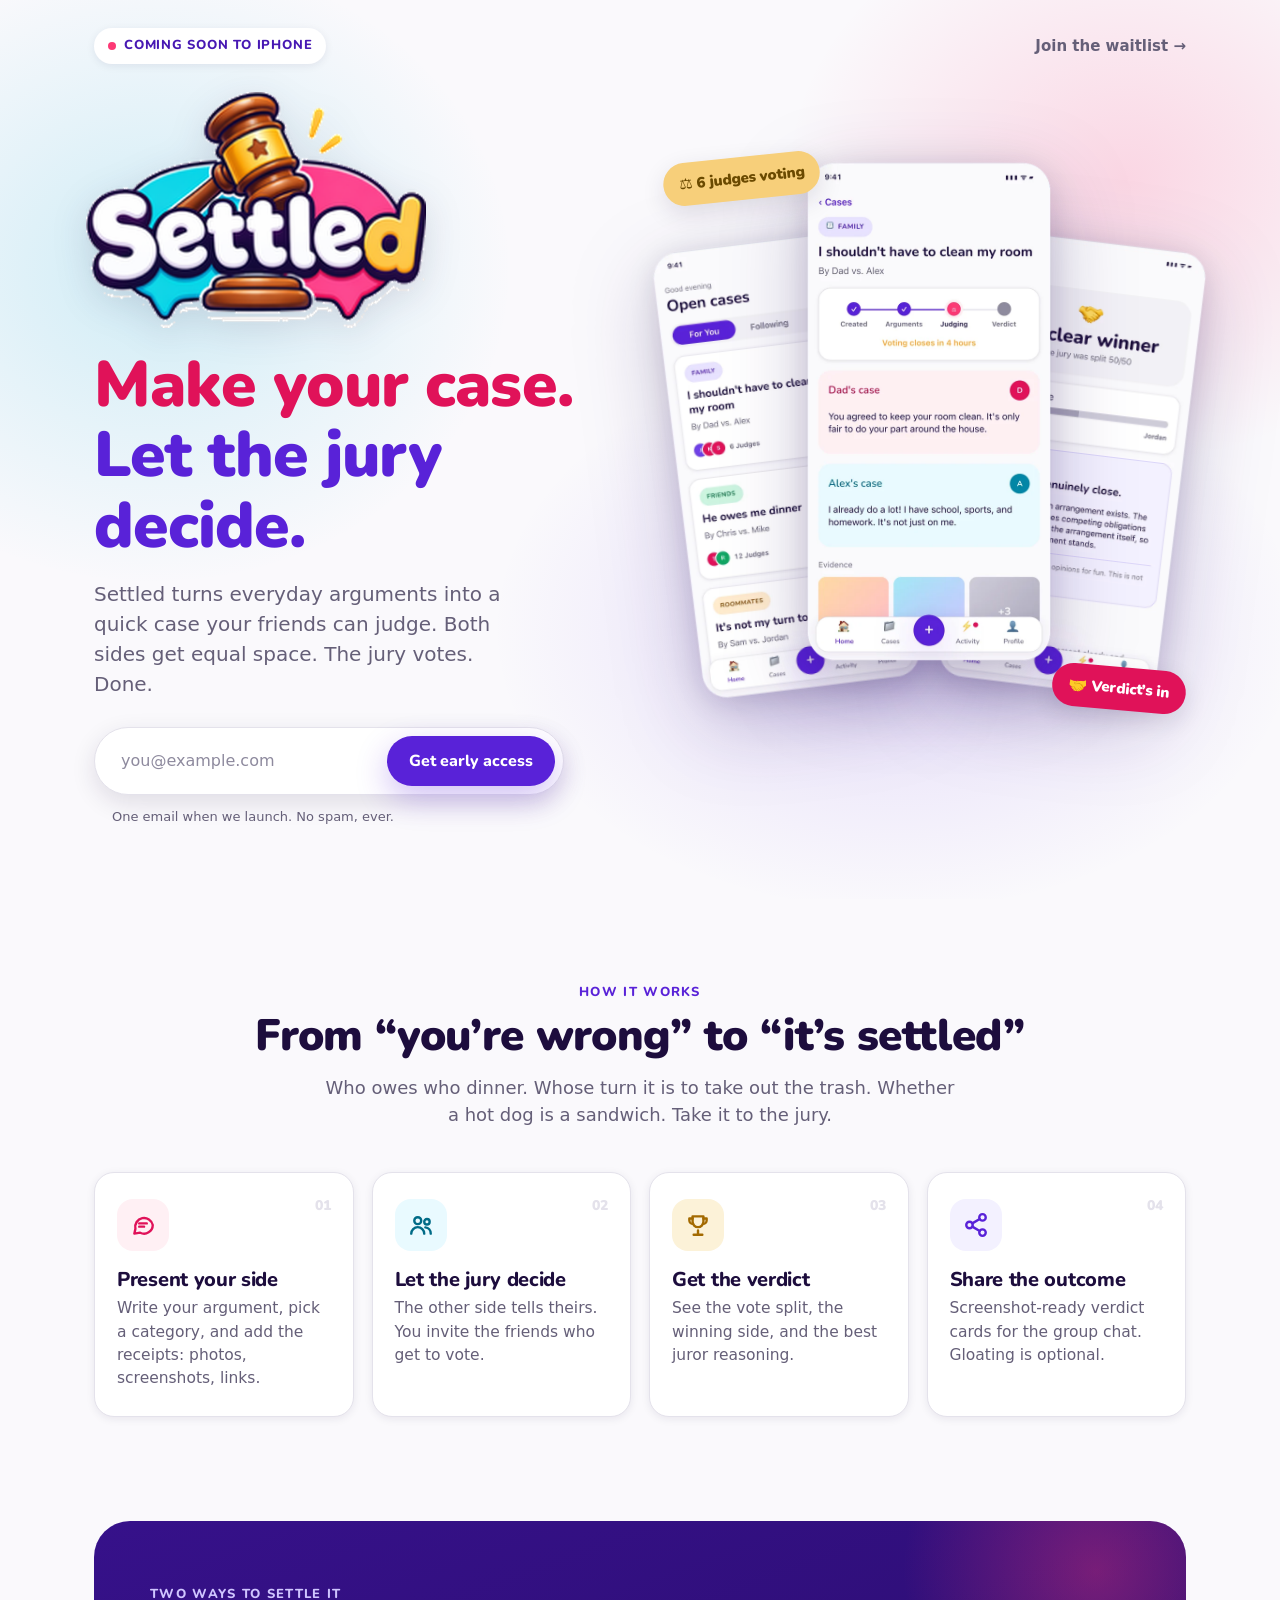
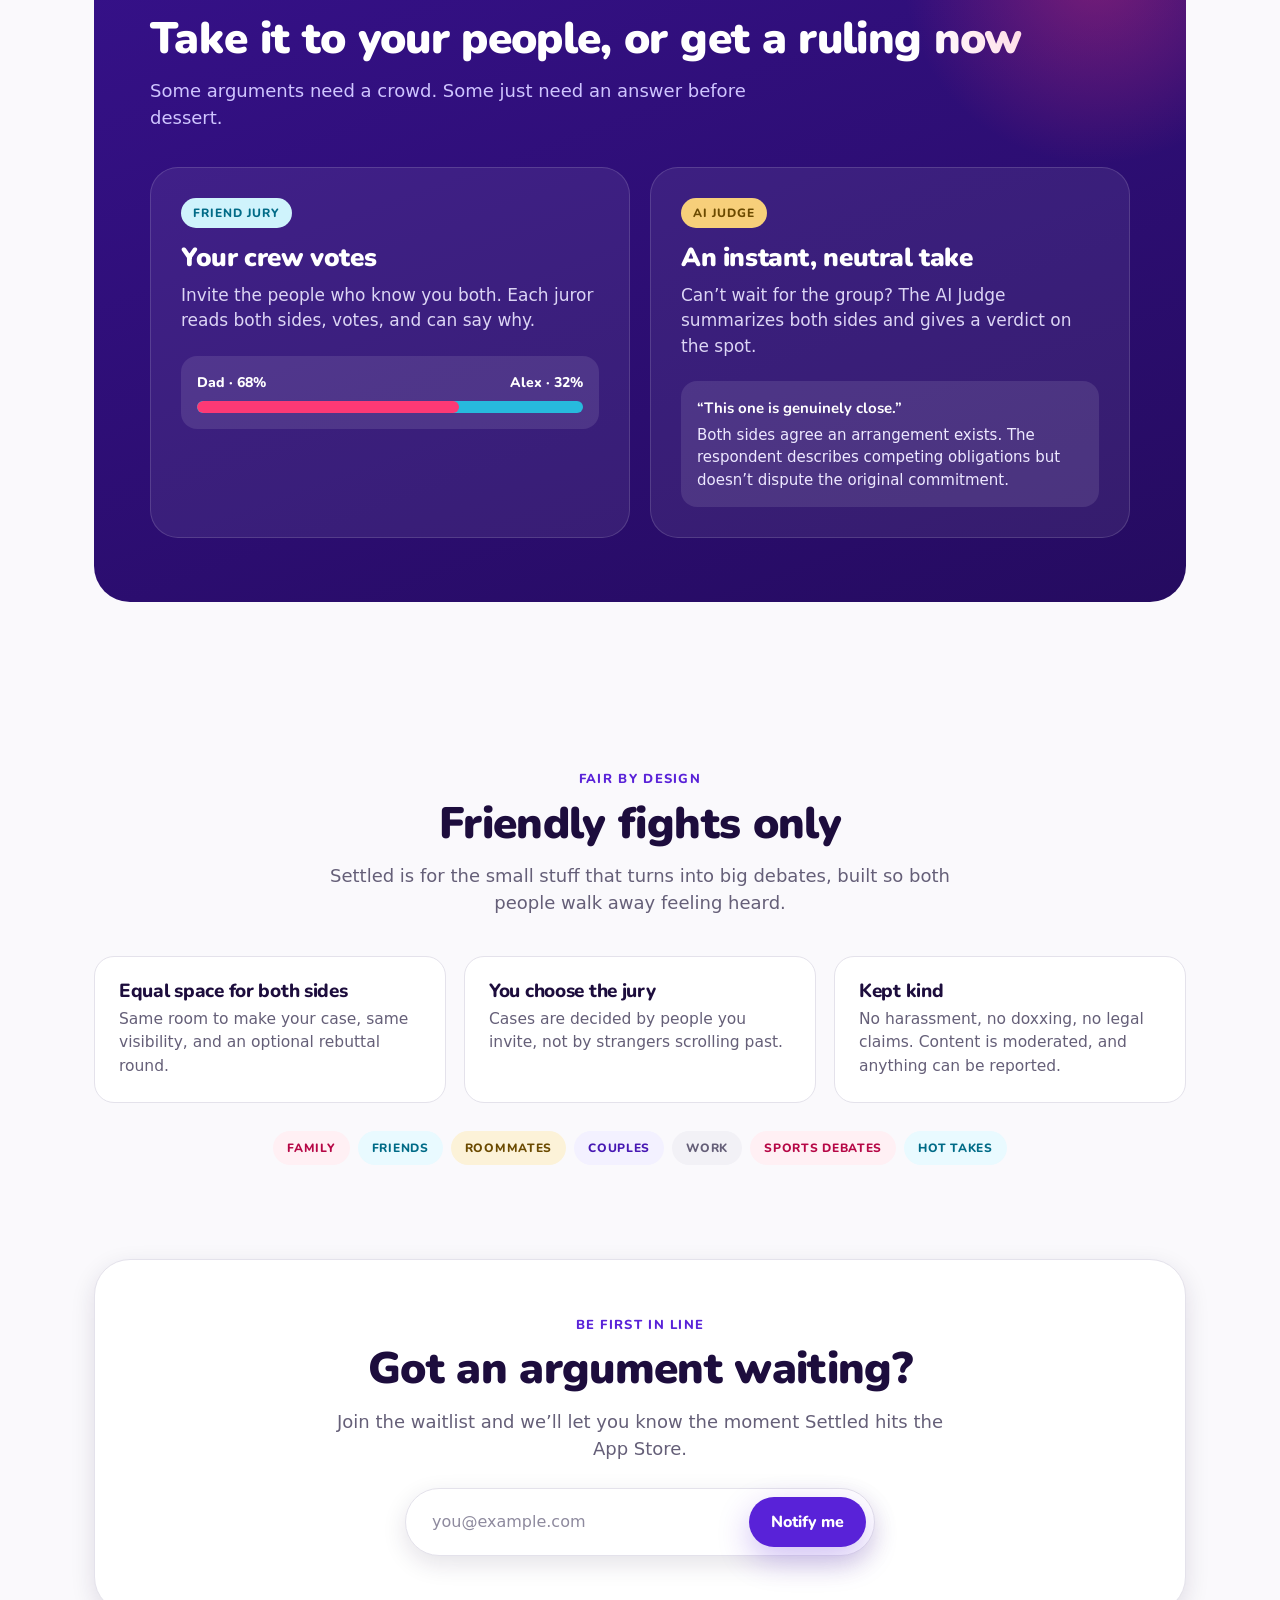
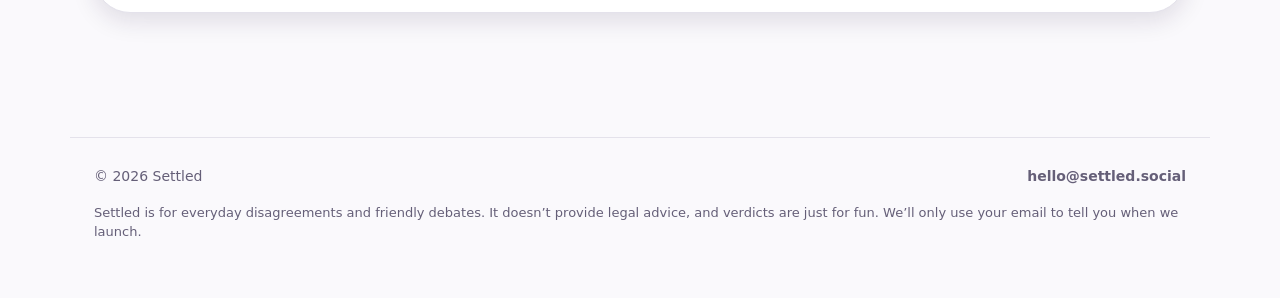
==== index.html @ 87104681 "Coming soon page for settled.social" ====
<!doctype html>
<html lang="en">
<head>
<meta charset="utf-8">
<meta name="viewport" content="width=device-width, initial-scale=1">
<title>Settled — Make your case. Let the jury decide.</title>
<meta name="description" content="Settled turns everyday arguments into a quick case your friends can judge. Both sides get equal space, the jury votes, and the verdict is in. Coming soon to iPhone.">
<link rel="canonical" href="https://settled.social/">
<meta name="theme-color" content="#5922D8">

<meta property="og:type" content="website">
<meta property="og:url" content="https://settled.social/">
<meta property="og:title" content="Settled — Make your case. Let the jury decide.">
<meta property="og:description" content="Everyday arguments, settled by a jury of your friends. Coming soon to iPhone.">
<meta property="og:image" content="https://settled.social/assets/og-image.png">
<meta property="og:image:width" content="1200">
<meta property="og:image:height" content="630">
<meta name="twitter:card" content="summary_large_image">
<meta name="twitter:title" content="Settled — Make your case. Let the jury decide.">
<meta name="twitter:description" content="Everyday arguments, settled by a jury of your friends. Coming soon to iPhone.">
<meta name="twitter:image" content="https://settled.social/assets/og-image.png">

<link rel="icon" type="image/svg+xml" href="/assets/favicon.svg">
<link rel="icon" type="image/png" sizes="32x32" href="/assets/favicon-32.png">
<link rel="icon" type="image/png" sizes="192x192" href="/assets/favicon-192.png">
<link rel="apple-touch-icon" href="/assets/apple-touch-icon.png">

<link rel="preconnect" href="https://fonts.googleapis.com">
<link rel="preconnect" href="https://fonts.gstatic.com" crossorigin>
<link href="https://fonts.googleapis.com/css2?family=Nunito:wght@600;700;800;900&display=swap" rel="stylesheet">

<style>
:root{
  /* Settled design system tokens (light) */
  --pink-50:#FFF0F4; --pink-100:#FFDCE6; --pink-500:#FD3975; --pink-600:#E01259; --pink-700:#B60746;
  --violet-50:#F3F1FF; --violet-100:#E6E1FF; --violet-200:#CFC5FF; --violet-300:#B3A2FF; --violet-400:#8E71F5;
  --violet-500:#7040E8; --violet-600:#5922D8; --violet-700:#4718B3; --violet-800:#36118A; --violet-900:#250B60;
  --cyan-50:#E9FAFF; --cyan-100:#CFF3FC; --cyan-400:#27BADD; --cyan-700:#006B87;
  --gold-50:#FEFAEF; --gold-100:#FCF2D8; --gold-300:#F7CF7A; --gold-400:#EDB444; --gold-800:#6B4A00;
  --n-0:#FFFFFF; --n-50:#FAF9FC; --n-100:#F2F1F6; --n-200:#E4E2EB; --n-600:#655F78; --n-900:#1D0D3D;

  --bg:var(--n-50); --surface:var(--n-0); --text:var(--n-900); --muted:var(--n-600);
  --border:var(--n-200); --action:var(--violet-600); --on-action:#fff;

  --r-sm:12px; --r-md:16px; --r-lg:20px; --r-xl:28px; --r-full:999px;
  --e1:0 1px 2px rgba(29,13,61,.06),0 1px 3px rgba(29,13,61,.04);
  --e2:0 2px 8px rgba(29,13,61,.08);
  --e3:0 8px 24px rgba(29,13,61,.12);
  --e4:0 12px 32px rgba(89,34,216,.28);

  --font-display:"SF Pro Rounded", ui-rounded, "Nunito", system-ui, sans-serif;
  --font-body:"SF Pro Text", -apple-system, system-ui, "Segoe UI", Roboto, sans-serif;
}
*{box-sizing:border-box;margin:0;padding:0}
html{scroll-behavior:smooth}
body{background:var(--bg);color:var(--text);font-family:var(--font-body);font-size:17px;line-height:1.5;
  -webkit-font-smoothing:antialiased;overflow-x:hidden}
img{max-width:100%;display:block}
a{color:var(--action)}
.wrap{max-width:1140px;margin:0 auto;padding:0 24px}
h1,h2,h3{font-family:var(--font-display);letter-spacing:-.015em;line-height:1.1}

/* ---------- Hero ---------- */
.hero{position:relative;padding:28px 0 72px;overflow:hidden}
.hero::before{content:"";position:absolute;inset:0;z-index:-1;
  background:
    radial-gradient(40% 50% at 12% 30%, rgba(39,186,221,.20), transparent 70%),
    radial-gradient(38% 45% at 88% 20%, rgba(253,57,117,.18), transparent 70%),
    radial-gradient(45% 45% at 70% 70%, rgba(112,64,232,.16), transparent 70%);}
.topbar{display:flex;justify-content:space-between;align-items:center;gap:16px;margin-bottom:28px}
.pill{display:inline-flex;align-items:center;gap:8px;font-family:var(--font-display);font-weight:800;
  font-size:13px;letter-spacing:.06em;text-transform:uppercase;padding:8px 14px;border-radius:var(--r-full);
  background:var(--surface);color:var(--violet-700);box-shadow:var(--e2)}
.pill .dot{width:8px;height:8px;border-radius:50%;background:var(--pink-500);
  box-shadow:0 0 0 0 rgba(253,57,117,.6);animation:ping 1.8s infinite}
@keyframes ping{0%{box-shadow:0 0 0 0 rgba(253,57,117,.55)}80%,100%{box-shadow:0 0 0 10px rgba(253,57,117,0)}}
.toplink{font-weight:600;font-size:15px;color:var(--muted);text-decoration:none}
.toplink:hover{color:var(--action)}

.hero-grid{display:grid;grid-template-columns:1.05fr 1fr;gap:40px;align-items:center}
.logo{width:min(340px,78vw);height:auto;margin:0 0 22px -8px;filter:drop-shadow(0 10px 18px rgba(29,13,61,.12))}
.hero h1{font-size:clamp(40px,6vw,64px);font-weight:900;margin-bottom:18px}
.hero h1 .a{color:var(--pink-600)}
.hero h1 .b{color:var(--violet-600)}
.lede{font-size:clamp(17px,1.6vw,20px);color:var(--muted);max-width:34ch;margin-bottom:28px}

/* waitlist */
.signup{display:flex;gap:10px;max-width:470px;background:var(--surface);padding:8px;border-radius:var(--r-full);
  box-shadow:var(--e3);border:1px solid var(--border)}
.signup input{flex:1;min-width:0;border:0;outline:0;background:transparent;font:inherit;font-size:16px;
  padding:10px 8px 10px 18px;color:var(--text)}
.signup input::placeholder{color:#8E8A9E}
.btn{font-family:var(--font-display);font-weight:800;font-size:16px;border:0;cursor:pointer;
  border-radius:var(--r-full);padding:14px 22px;background:var(--action);color:var(--on-action);
  box-shadow:var(--e4);transition:transform .15s ease, background .15s ease;white-space:nowrap}
.btn:hover{background:var(--violet-700);transform:translateY(-1px)}
.btn:active{transform:translateY(0)}
.btn:focus-visible,.signup input:focus-visible{outline:3px solid var(--violet-300);outline-offset:2px}
.signup:focus-within{border-color:var(--violet-400)}
.fineprint{font-size:13px;color:var(--muted);margin-top:12px;padding-left:18px}
.form-msg{font-family:var(--font-display);font-weight:700;margin-top:12px;padding-left:18px}
.form-msg:empty{display:none}
.form-msg.ok{color:#0B7A47}.form-msg.err{color:var(--pink-700)}

/* phones */
.phones{position:relative;height:640px}
.phone{position:absolute;width:270px;height:auto;border-radius:40px;filter:drop-shadow(0 24px 40px rgba(37,11,96,.25))}
.phone.p1{left:-4%;top:80px;transform:rotate(-7deg)}
.phone.p2{left:50%;top:0;transform:translateX(-50%);z-index:2;width:300px}
.phone.p3{right:-4%;top:80px;transform:rotate(7deg)}
.sticker{position:absolute;z-index:3;font-family:var(--font-display);font-weight:900;border-radius:var(--r-full);
  padding:10px 16px;box-shadow:var(--e3);font-size:15px}
.sticker.s1{left:-2%;top:18px;background:var(--gold-300);color:var(--gold-800);transform:rotate(-6deg)}
.sticker.s2{right:0;bottom:70px;background:var(--pink-600);color:#fff;transform:rotate(5deg)}

/* ---------- Sections ---------- */
section{padding:84px 0}
.eyebrow{font-family:var(--font-display);font-weight:800;font-size:13px;letter-spacing:.1em;text-transform:uppercase;
  color:var(--violet-600);margin-bottom:10px}
.sec-title{font-size:clamp(30px,4vw,44px);font-weight:900;margin-bottom:14px}
.sec-lede{color:var(--muted);font-size:18px;max-width:56ch}
.center{text-align:center}.center .sec-lede{margin:0 auto}

.steps{display:grid;grid-template-columns:repeat(4,1fr);gap:18px;margin-top:44px;counter-reset:step}
.step{background:var(--surface);border-radius:var(--r-lg);padding:26px 22px;box-shadow:var(--e2);
  border:1px solid var(--border);position:relative}
.step .ico{width:52px;height:52px;border-radius:16px;display:grid;place-items:center;margin-bottom:18px}
.step .ico svg{width:26px;height:26px}
.step h3{font-size:20px;font-weight:800;margin-bottom:6px}
.step p{color:var(--muted);font-size:15.5px}
.step .num{position:absolute;top:22px;right:22px;font-family:var(--font-display);font-weight:900;
  font-size:14px;color:var(--n-200)}
.t-pink .ico{background:var(--pink-50);color:var(--pink-600)}
.t-cyan .ico{background:var(--cyan-50);color:var(--cyan-700)}
.t-gold .ico{background:var(--gold-100);color:#A36A00}
.t-violet .ico{background:var(--violet-50);color:var(--violet-600)}

/* two ways */
.ways{background:linear-gradient(160deg,var(--violet-800),var(--violet-900));color:#fff;border-radius:36px;
  padding:64px 56px;position:relative;overflow:hidden}
.ways::after{content:"";position:absolute;width:420px;height:420px;right:-120px;top:-160px;border-radius:50%;
  background:radial-gradient(circle,rgba(253,57,117,.35),transparent 65%)}
.ways .eyebrow{color:var(--violet-200)}
.ways .sec-lede{color:var(--violet-200)}
.ways-grid{display:grid;grid-template-columns:1fr 1fr;gap:20px;margin-top:36px;position:relative;z-index:1}
.way{background:rgba(255,255,255,.07);border:1px solid rgba(255,255,255,.14);border-radius:var(--r-xl);padding:30px}
.way .tag{display:inline-block;font-family:var(--font-display);font-weight:800;font-size:12px;letter-spacing:.08em;
  text-transform:uppercase;padding:6px 12px;border-radius:var(--r-full);margin-bottom:16px}
.way.jury .tag{background:var(--cyan-100);color:var(--cyan-700)}
.way.ai .tag{background:var(--gold-300);color:var(--gold-800)}
.way h3{font-size:26px;font-weight:900;margin-bottom:10px}
.way p{color:#DCD5F5}
.meter{margin-top:22px;background:rgba(255,255,255,.1);border-radius:var(--r-md);padding:16px}
.meter .row{display:flex;justify-content:space-between;font-family:var(--font-display);font-weight:800;font-size:14px;margin-bottom:8px}
.bar{height:12px;border-radius:var(--r-full);background:var(--cyan-400);overflow:hidden}
.bar i{display:block;height:100%;width:68%;background:var(--pink-500);border-radius:var(--r-full)}
.quote{margin-top:22px;background:rgba(255,255,255,.1);border-radius:var(--r-md);padding:16px;font-size:15px;color:#EDE8FF}
.quote b{font-family:var(--font-display);display:block;margin-bottom:4px;color:#fff}

/* fair */
.fair-grid{display:grid;grid-template-columns:repeat(3,1fr);gap:18px;margin-top:40px}
.fair{padding:24px;border-radius:var(--r-lg);background:var(--surface);border:1px solid var(--border)}
.fair h3{font-size:19px;font-weight:800;margin-bottom:6px}
.fair p{color:var(--muted);font-size:15.5px}
.cats{display:flex;flex-wrap:wrap;gap:8px;justify-content:center;margin-top:28px}
.cat{font-family:var(--font-display);font-weight:800;font-size:12px;letter-spacing:.06em;text-transform:uppercase;
  padding:8px 14px;border-radius:var(--r-full)}

/* final cta */
.cta{background:var(--surface);border-radius:36px;padding:56px 32px;box-shadow:var(--e3);border:1px solid var(--border)}
.cta .signup{margin:26px auto 0}
.cta .form-msg,.cta .fineprint{padding-left:0}

footer{padding:40px 0 56px;color:var(--muted);font-size:14px}
.foot{display:flex;flex-wrap:wrap;gap:16px 28px;justify-content:space-between;align-items:center;
  border-top:1px solid var(--border);padding-top:28px}
.foot a{color:var(--muted);text-decoration:none;font-weight:600}
.foot a:hover{color:var(--action)}
.foot .note{flex-basis:100%;font-size:13px}

/* ---------- Responsive ---------- */
@media (max-width:960px){
  .hero-grid{grid-template-columns:1fr;text-align:center}
  .logo{margin:0 auto 18px}
  .lede{margin-left:auto;margin-right:auto}
  .signup{margin:0 auto}
  .fineprint,.form-msg{padding-left:0}
  .phones{height:520px;max-width:560px;margin:10px auto 0;width:100%}
  .phone{width:210px}.phone.p2{width:232px}
  .steps{grid-template-columns:1fr 1fr}
  .ways{padding:48px 28px}
}
@media (max-width:640px){
  .wrap{padding:0 16px}
  .topbar{margin-bottom:18px}
  .toplink{display:none}
  .topbar{justify-content:center}
  .signup{flex-direction:column;border-radius:var(--r-lg)}
  .signup input{padding:12px 12px;text-align:center}
  .phones{height:420px}
  .phone{width:160px}.phone.p2{width:185px}
  .phone.p1{left:-2%;top:56px}.phone.p3{right:-2%;top:56px}
  .sticker{font-size:13px;padding:8px 12px}
  .steps,.ways-grid,.fair-grid{grid-template-columns:1fr}
  section{padding:60px 0}
  .ways,.cta{border-radius:28px}
  .ways{padding:40px 20px}
  .way{padding:24px}
}
@media (prefers-reduced-motion:reduce){*{animation:none!important;transition:none!important}html{scroll-behavior:auto}}
</style>
</head>
<body>

<header class="hero">
  <div class="wrap">
    <div class="topbar">
      <span class="pill"><span class="dot" aria-hidden="true"></span>Coming soon to iPhone</span>
      <a class="toplink" href="#waitlist">Join the waitlist →</a>
    </div>
    <div class="hero-grid">
      <div>
        <img class="logo" src="/assets/logo.png" width="420" height="292" alt="Settled">
        <h1><span class="a">Make your case.</span><br><span class="b">Let the jury decide.</span></h1>
        <p class="lede">Settled turns everyday arguments into a quick case your friends can judge. Both sides get equal space. The jury votes. Done.</p>
        <form class="signup js-waitlist" id="waitlist" action="https://formspree.io/f/YOUR_FORM_ID" method="POST" novalidate>
          <label for="email1" class="sr" style="position:absolute;left:-9999px">Email address</label>
          <input id="email1" type="email" name="email" placeholder="you@example.com" autocomplete="email" required>
          <input type="hidden" name="source" value="hero">
          <button class="btn" type="submit">Get early access</button>
        </form>
        <p class="form-msg" role="status" aria-live="polite"></p>
        <p class="fineprint">One email when we launch. No spam, ever.</p>
      </div>
      <div class="phones" aria-hidden="true">
        <img class="phone p1" src="/assets/screen-home.webp" alt="" width="640" height="1184" loading="eager">
        <img class="phone p2" src="/assets/screen-case.webp" alt="" width="640" height="1184" loading="eager">
        <img class="phone p3" src="/assets/screen-verdict.webp" alt="" width="640" height="1184" loading="eager">
        <span class="sticker s1">⚖️ 6 judges voting</span>
        <span class="sticker s2">🤝 Verdict’s in</span>
      </div>
    </div>
  </div>
</header>

<main>
  <section id="how">
    <div class="wrap center">
      <p class="eyebrow">How it works</p>
      <h2 class="sec-title">From “you’re wrong” to “it’s settled”</h2>
      <p class="sec-lede">Who owes who dinner. Whose turn it is to take out the trash. Whether a hot dog is a sandwich. Take it to the jury.</p>
      <div class="steps">
        <div class="step t-pink" style="text-align:left">
          <span class="num">01</span>
          <div class="ico"><svg viewBox="0 0 24 24" fill="none" stroke="currentColor" stroke-width="2.2" stroke-linecap="round" stroke-linejoin="round"><path d="M21 12a8 8 0 0 1-11.6 7.1L4 20l1-4.6A8 8 0 1 1 21 12z"/><path d="M8.5 10.5h7M8.5 13.5h4.5"/></svg></div>
          <h3>Present your side</h3>
          <p>Write your argument, pick a category, and add the receipts: photos, screenshots, links.</p>
        </div>
        <div class="step t-cyan" style="text-align:left">
          <span class="num">02</span>
          <div class="ico"><svg viewBox="0 0 24 24" fill="none" stroke="currentColor" stroke-width="2.2" stroke-linecap="round" stroke-linejoin="round"><circle cx="9" cy="8" r="3.2"/><path d="M3 20c0-3.3 2.7-6 6-6s6 2.7 6 6"/><circle cx="17.5" cy="9" r="2.5"/><path d="M16 14.2c2.9.3 5 2.6 5 5.8"/></svg></div>
          <h3>Let the jury decide</h3>
          <p>The other side tells theirs. You invite the friends who get to vote.</p>
        </div>
        <div class="step t-gold" style="text-align:left">
          <span class="num">03</span>
          <div class="ico"><svg viewBox="0 0 24 24" fill="none" stroke="currentColor" stroke-width="2.2" stroke-linecap="round" stroke-linejoin="round"><path d="M8 21h8M12 17v4"/><path d="M7 4h10v5a5 5 0 0 1-10 0V4z"/><path d="M7 6H4v1.5A3.5 3.5 0 0 0 7.5 11M17 6h3v1.5a3.5 3.5 0 0 1-3.5 3.5"/></svg></div>
          <h3>Get the verdict</h3>
          <p>See the vote split, the winning side, and the best juror reasoning.</p>
        </div>
        <div class="step t-violet" style="text-align:left">
          <span class="num">04</span>
          <div class="ico"><svg viewBox="0 0 24 24" fill="none" stroke="currentColor" stroke-width="2.2" stroke-linecap="round" stroke-linejoin="round"><circle cx="18" cy="5" r="3"/><circle cx="6" cy="12" r="3"/><circle cx="18" cy="19" r="3"/><path d="M8.6 13.5l6.8 4M15.4 6.5l-6.8 4"/></svg></div>
          <h3>Share the outcome</h3>
          <p>Screenshot-ready verdict cards for the group chat. Gloating is optional.</p>
        </div>
      </div>
    </div>
  </section>

  <section id="ways" style="padding-top:20px">
    <div class="wrap">
      <div class="ways">
        <p class="eyebrow">Two ways to settle it</p>
        <h2 class="sec-title">Take it to your people, or get a ruling now</h2>
        <p class="sec-lede">Some arguments need a crowd. Some just need an answer before dessert.</p>
        <div class="ways-grid">
          <div class="way jury">
            <span class="tag">Friend jury</span>
            <h3>Your crew votes</h3>
            <p>Invite the people who know you both. Each juror reads both sides, votes, and can say why.</p>
            <div class="meter" aria-hidden="true">
              <div class="row"><span>Dad · 68%</span><span>Alex · 32%</span></div>
              <div class="bar"><i></i></div>
            </div>
          </div>
          <div class="way ai">
            <span class="tag">AI Judge</span>
            <h3>An instant, neutral take</h3>
            <p>Can’t wait for the group? The AI Judge summarizes both sides and gives a verdict on the spot.</p>
            <div class="quote" aria-hidden="true"><b>“This one is genuinely close.”</b>Both sides agree an arrangement exists. The respondent describes competing obligations but doesn’t dispute the original commitment.</div>
          </div>
        </div>
      </div>
    </div>
  </section>

  <section id="fair">
    <div class="wrap center">
      <p class="eyebrow">Fair by design</p>
      <h2 class="sec-title">Friendly fights only</h2>
      <p class="sec-lede">Settled is for the small stuff that turns into big debates, built so both people walk away feeling heard.</p>
      <div class="fair-grid" style="text-align:left">
        <div class="fair"><h3>Equal space for both sides</h3><p>Same room to make your case, same visibility, and an optional rebuttal round.</p></div>
        <div class="fair"><h3>You choose the jury</h3><p>Cases are decided by people you invite, not by strangers scrolling past.</p></div>
        <div class="fair"><h3>Kept kind</h3><p>No harassment, no doxxing, no legal claims. Content is moderated, and anything can be reported.</p></div>
      </div>
      <div class="cats" aria-label="Example categories">
        <span class="cat" style="background:var(--pink-50);color:var(--pink-700)">Family</span>
        <span class="cat" style="background:var(--cyan-50);color:var(--cyan-700)">Friends</span>
        <span class="cat" style="background:var(--gold-100);color:var(--gold-800)">Roommates</span>
        <span class="cat" style="background:var(--violet-50);color:var(--violet-700)">Couples</span>
        <span class="cat" style="background:var(--n-100);color:var(--n-600)">Work</span>
        <span class="cat" style="background:var(--pink-50);color:var(--pink-700)">Sports debates</span>
        <span class="cat" style="background:var(--cyan-50);color:var(--cyan-700)">Hot takes</span>
      </div>
    </div>
  </section>

  <section id="join" style="padding-top:10px">
    <div class="wrap">
      <div class="cta center">
        <p class="eyebrow">Be first in line</p>
        <h2 class="sec-title">Got an argument waiting?</h2>
        <p class="sec-lede">Join the waitlist and we’ll let you know the moment Settled hits the App Store.</p>
        <form class="signup js-waitlist" action="https://formspree.io/f/YOUR_FORM_ID" method="POST" novalidate>
          <label for="email2" style="position:absolute;left:-9999px">Email address</label>
          <input id="email2" type="email" name="email" placeholder="you@example.com" autocomplete="email" required>
          <input type="hidden" name="source" value="footer">
          <button class="btn" type="submit">Notify me</button>
        </form>
        <p class="form-msg" role="status" aria-live="polite"></p>
      </div>
    </div>
  </section>
</main>

<footer>
  <div class="wrap foot">
    <span>© <span id="yr">2026</span> Settled</span>
    <span><a href="mailto:hello@settled.social">hello@settled.social</a></span>
    <p class="note">Settled is for everyday disagreements and friendly debates. It doesn’t provide legal advice, and verdicts are just for fun. We’ll only use your email to tell you when we launch.</p>
  </div>
</footer>

<script>
document.getElementById('yr').textContent = new Date().getFullYear();

document.querySelectorAll('.js-waitlist').forEach(function (form) {
  var msg = form.nextElementSibling;
  var btn = form.querySelector('button');
  var configured = form.action.indexOf('YOUR_FORM_ID') === -1;

  form.addEventListener('submit', function (e) {
    e.preventDefault();
    var email = form.email.value.trim();
    msg.className = 'form-msg';
    if (!/^[^\s@]+@[^\s@]+\.[^\s@]+$/.test(email)) {
      msg.textContent = 'That email doesn’t look quite right.';
      msg.classList.add('err');
      form.email.focus();
      return;
    }
    // Until a form service is connected, fall back to a pre-filled email.
    if (!configured) {
      window.location.href = 'mailto:hello@settled.social?subject=' +
        encodeURIComponent('Settled waitlist') + '&body=' +
        encodeURIComponent('Add me to the Settled waitlist: ' + email);
      return;
    }
    btn.disabled = true;
    var label = btn.textContent;
    btn.textContent = 'Joining…';
    fetch(form.action, {
      method: 'POST',
      body: new FormData(form),
      headers: { 'Accept': 'application/json' }
    }).then(function (r) {
      if (!r.ok) throw new Error();
      form.reset();
      msg.textContent = 'You’re on the list. Case closed. 🎉';
      msg.classList.add('ok');
    }).catch(function () {
      msg.textContent = 'Something went wrong. Try again, or email hello@settled.social.';
      msg.classList.add('err');
    }).finally(function () {
      btn.disabled = false;
      btn.textContent = label;
    });
  });
});
</script>
</body>
</html>
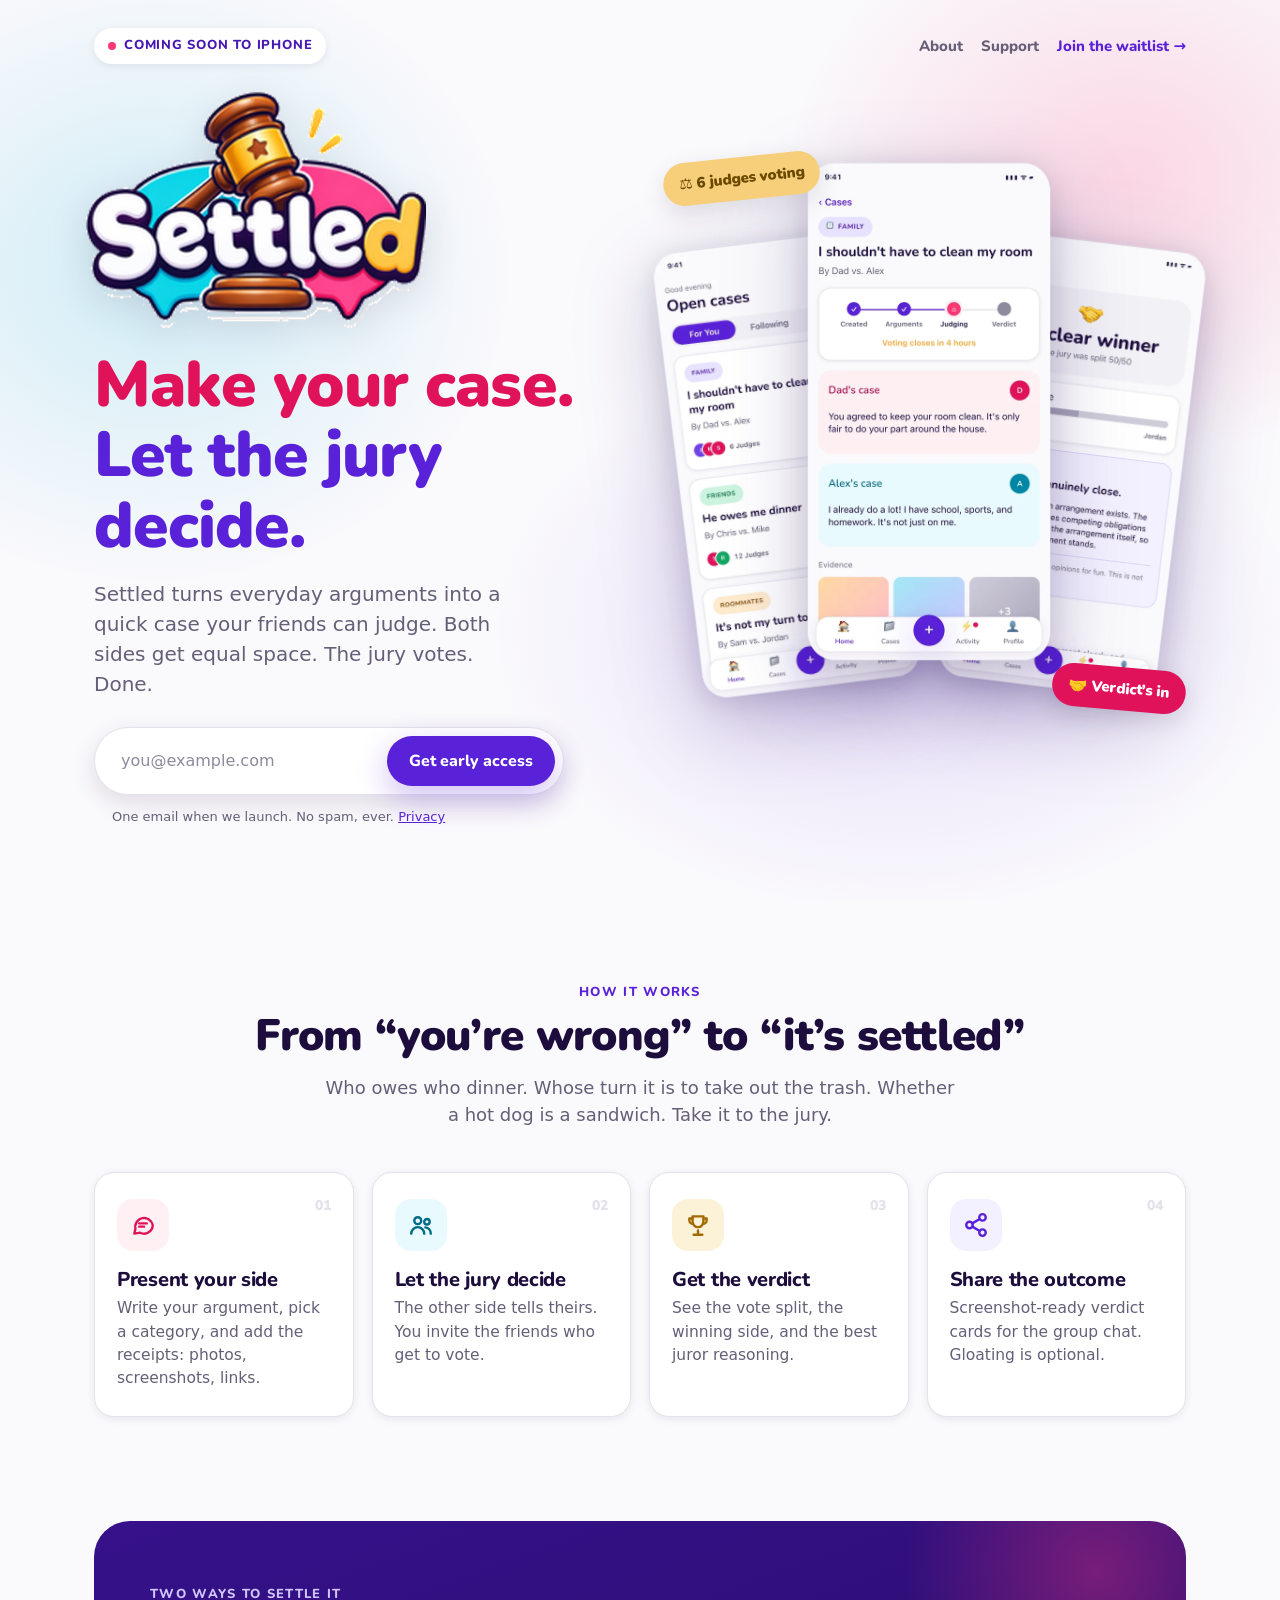
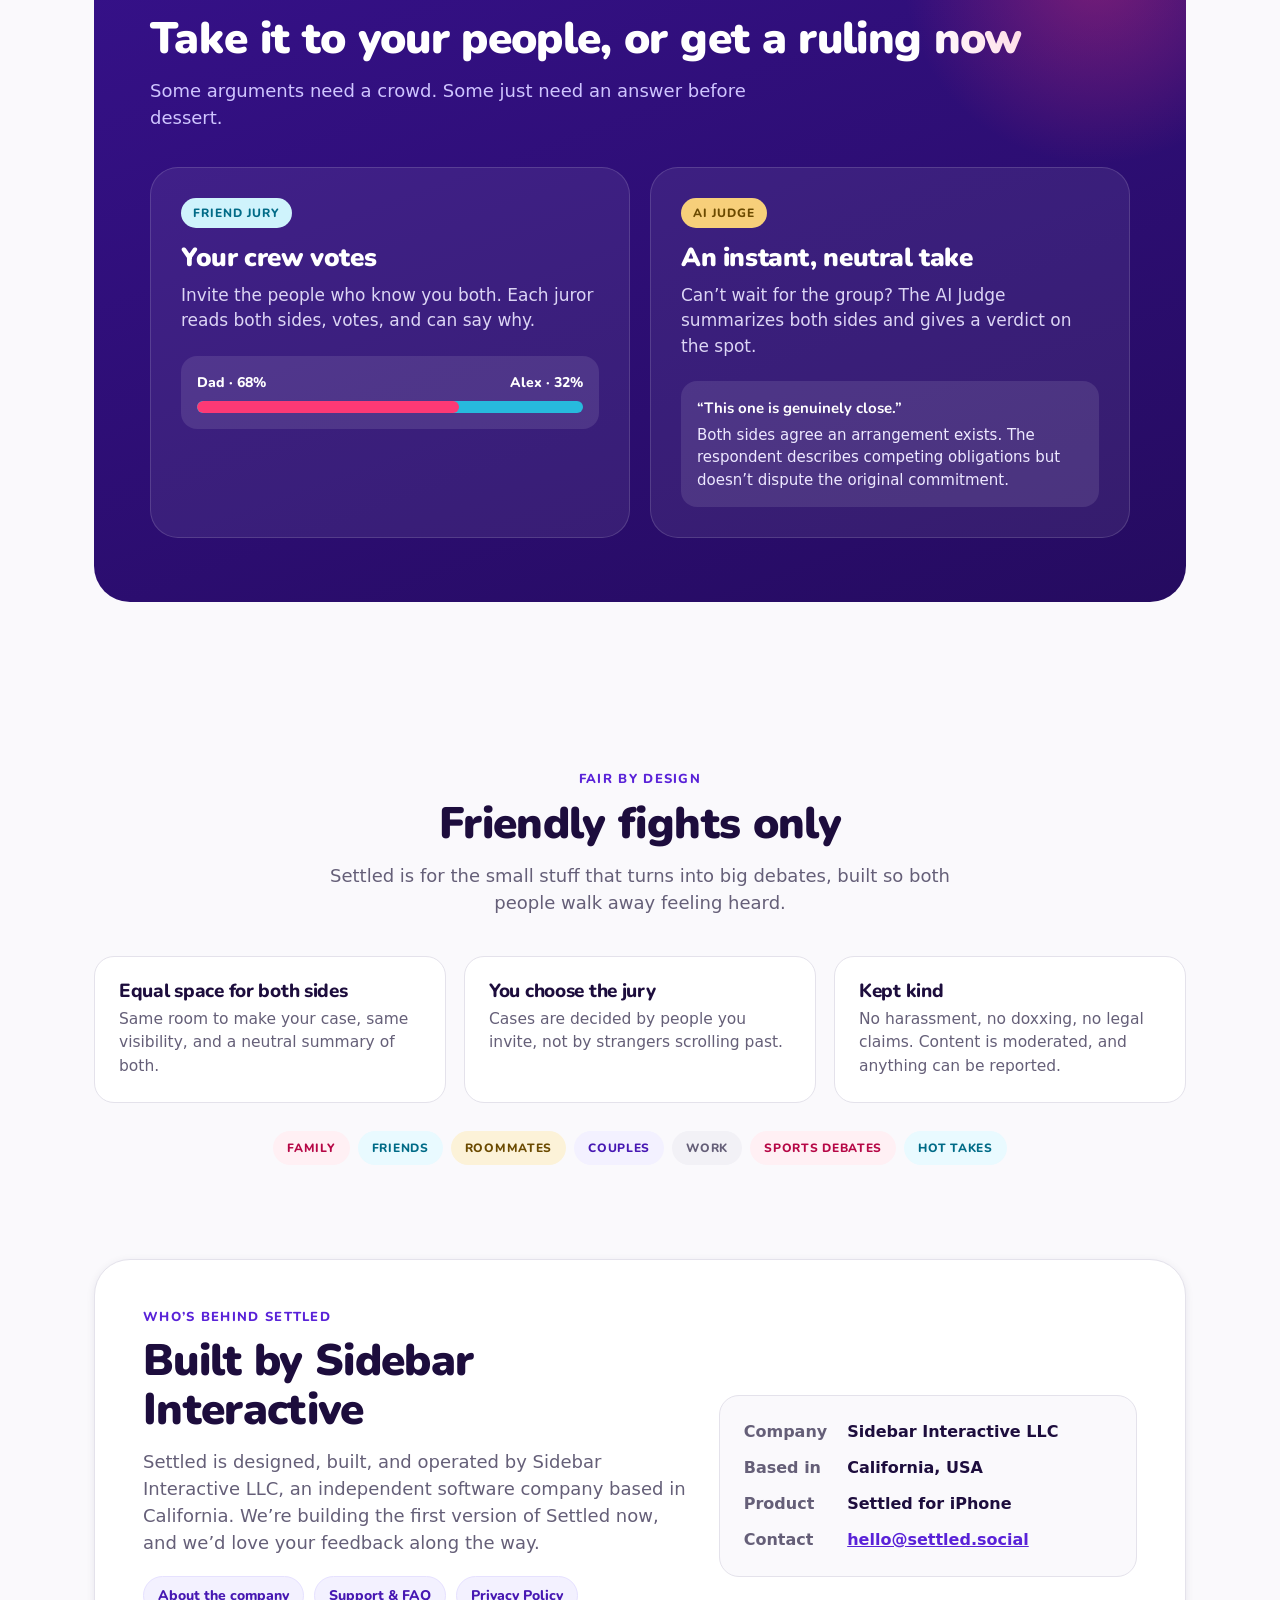
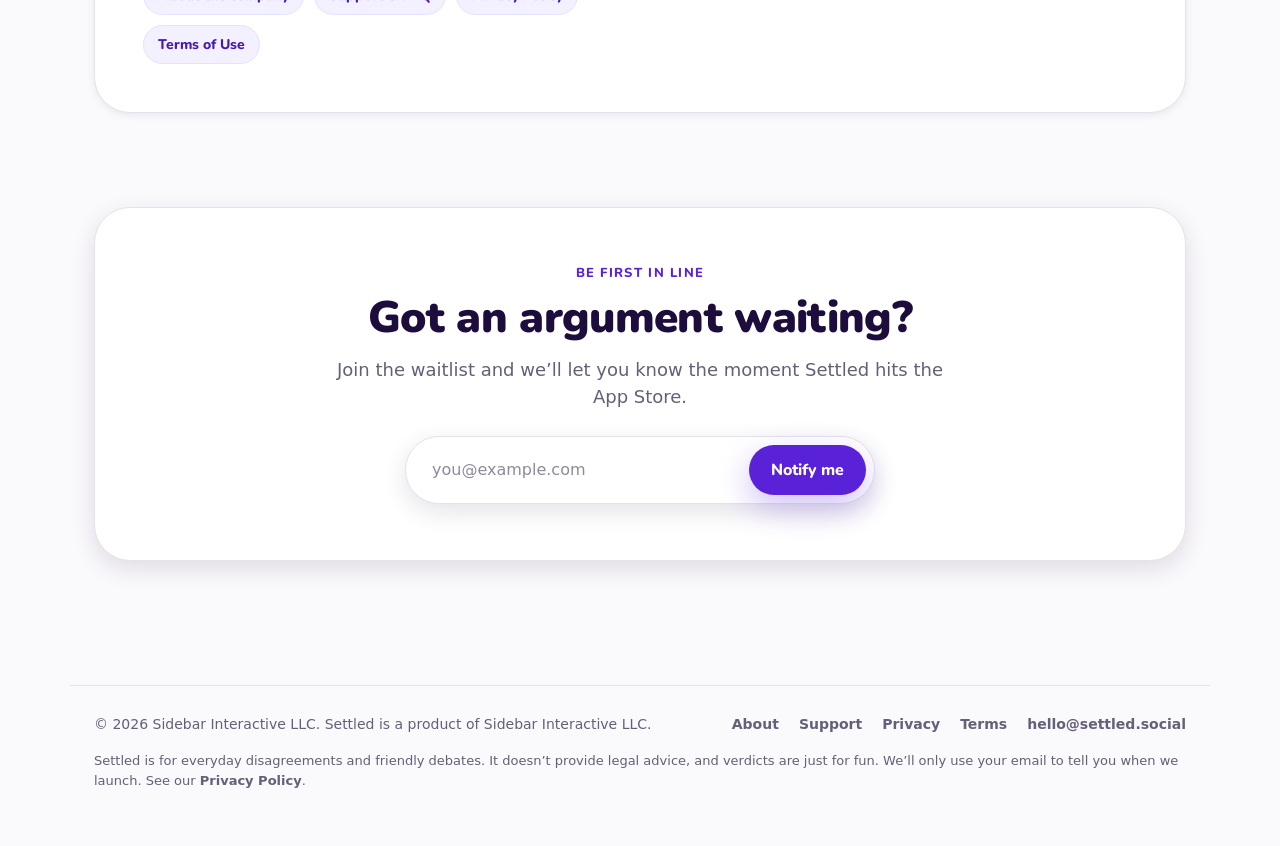
==== commit 928a8172: "Add company identity, About, Support, Privacy, and Terms pages Ties settled.social to Sidebar Intera" ====
--- a/index.html
+++ b/index.html
@@ -4,7 +4,7 @@
 <meta charset="utf-8">
 <meta name="viewport" content="width=device-width, initial-scale=1">
 <title>Settled — Make your case. Let the jury decide.</title>
-<meta name="description" content="Settled turns everyday arguments into a quick case your friends can judge. Both sides get equal space, the jury votes, and the verdict is in. Coming soon to iPhone.">
+<meta name="description" content="Settled turns everyday arguments into a quick case your friends can judge. Both sides get equal space, the jury votes, and the verdict is in. Coming soon to iPhone from Sidebar Interactive LLC.">
 <link rel="canonical" href="https://settled.social/">
 <meta name="theme-color" content="#5922D8">
 
@@ -74,8 +74,10 @@
 .pill .dot{width:8px;height:8px;border-radius:50%;background:var(--pink-500);
   box-shadow:0 0 0 0 rgba(253,57,117,.6);animation:ping 1.8s infinite}
 @keyframes ping{0%{box-shadow:0 0 0 0 rgba(253,57,117,.55)}80%,100%{box-shadow:0 0 0 10px rgba(253,57,117,0)}}
-.toplink{font-weight:600;font-size:15px;color:var(--muted);text-decoration:none}
-.toplink:hover{color:var(--action)}
+.topnav{display:flex;align-items:center;gap:4px 18px;flex-wrap:wrap}
+.topnav a{font-family:var(--font-display);font-weight:800;font-size:15px;color:var(--muted);text-decoration:none}
+.topnav a:hover{color:var(--action)}
+.toplink{color:var(--violet-600)!important}
 
 .hero-grid{display:grid;grid-template-columns:1.05fr 1fr;gap:40px;align-items:center}
 .logo{width:min(340px,78vw);height:auto;margin:0 0 22px -8px;filter:drop-shadow(0 10px 18px rgba(29,13,61,.12))}
@@ -166,6 +168,18 @@
 .cat{font-family:var(--font-display);font-weight:800;font-size:12px;letter-spacing:.06em;text-transform:uppercase;
   padding:8px 14px;border-radius:var(--r-full)}
 
+/* company */
+.company{display:grid;grid-template-columns:1.3fr 1fr;gap:32px;align-items:center;background:var(--surface);
+  border:1px solid var(--border);border-radius:36px;padding:48px;box-shadow:var(--e2)}
+.company-links{display:flex;flex-wrap:wrap;gap:10px;margin-top:20px}
+.company-links a{font-family:var(--font-display);font-weight:800;font-size:14px;text-decoration:none;color:var(--violet-700);
+  background:var(--violet-50);border:1px solid var(--violet-100);padding:8px 14px;border-radius:var(--r-full)}
+.company-links a:hover{background:var(--violet-100)}
+.facts{display:grid;grid-template-columns:max-content 1fr;gap:12px 20px;background:var(--n-50);border-radius:var(--r-lg);
+  padding:24px;font-size:16px;border:1px solid var(--border)}
+.facts dt{font-weight:650;color:var(--muted)}
+.facts dd{margin:0;font-weight:600}
+
 /* final cta */
 .cta{background:var(--surface);border-radius:36px;padding:56px 32px;box-shadow:var(--e3);border:1px solid var(--border)}
 .cta .signup{margin:26px auto 0}
@@ -177,6 +191,7 @@
 .foot a{color:var(--muted);text-decoration:none;font-weight:600}
 .foot a:hover{color:var(--action)}
 .foot .note{flex-basis:100%;font-size:13px}
+.foot-links{display:flex;flex-wrap:wrap;gap:6px 20px}
 
 /* ---------- Responsive ---------- */
 @media (max-width:960px){
@@ -189,19 +204,23 @@
   .phone{width:210px}.phone.p2{width:232px}
   .steps{grid-template-columns:1fr 1fr}
   .ways{padding:48px 28px}
+  .company{grid-template-columns:1fr}
 }
 @media (max-width:640px){
   .wrap{padding:0 16px}
   .topbar{margin-bottom:18px}
   .toplink{display:none}
-  .topbar{justify-content:center}
+  .topbar{justify-content:center;flex-direction:column;gap:12px}
   .signup{flex-direction:column;border-radius:var(--r-lg)}
   .signup input{padding:12px 12px;text-align:center}
   .phones{height:420px}
   .phone{width:160px}.phone.p2{width:185px}
   .phone.p1{left:-2%;top:56px}.phone.p3{right:-2%;top:56px}
   .sticker{font-size:13px;padding:8px 12px}
-  .steps,.ways-grid,.fair-grid{grid-template-columns:1fr}
+  .steps,.ways-grid,.fair-grid,.company{grid-template-columns:1fr}
+  .company{padding:28px 20px;border-radius:28px}
+  .facts{grid-template-columns:1fr;gap:2px}
+  .facts dd{margin-bottom:10px}
   section{padding:60px 0}
   .ways,.cta{border-radius:28px}
   .ways{padding:40px 20px}
@@ -216,7 +235,11 @@
   <div class="wrap">
     <div class="topbar">
       <span class="pill"><span class="dot" aria-hidden="true"></span>Coming soon to iPhone</span>
-      <a class="toplink" href="#waitlist">Join the waitlist →</a>
+      <nav class="topnav" aria-label="Main">
+        <a href="/about/">About</a>
+        <a href="/support/">Support</a>
+        <a class="toplink" href="#waitlist">Join the waitlist →</a>
+      </nav>
     </div>
     <div class="hero-grid">
       <div>
@@ -230,7 +253,7 @@
           <button class="btn" type="submit">Get early access</button>
         </form>
         <p class="form-msg" role="status" aria-live="polite"></p>
-        <p class="fineprint">One email when we launch. No spam, ever.</p>
+        <p class="fineprint">One email when we launch. No spam, ever. <a href="/privacy/">Privacy</a></p>
       </div>
       <div class="phones" aria-hidden="true">
         <img class="phone p1" src="/assets/screen-home.webp" alt="" width="640" height="1184" loading="eager">
@@ -311,7 +334,7 @@
       <h2 class="sec-title">Friendly fights only</h2>
       <p class="sec-lede">Settled is for the small stuff that turns into big debates, built so both people walk away feeling heard.</p>
       <div class="fair-grid" style="text-align:left">
-        <div class="fair"><h3>Equal space for both sides</h3><p>Same room to make your case, same visibility, and an optional rebuttal round.</p></div>
+        <div class="fair"><h3>Equal space for both sides</h3><p>Same room to make your case, same visibility, and a neutral summary of both.</p></div>
         <div class="fair"><h3>You choose the jury</h3><p>Cases are decided by people you invite, not by strangers scrolling past.</p></div>
         <div class="fair"><h3>Kept kind</h3><p>No harassment, no doxxing, no legal claims. Content is moderated, and anything can be reported.</p></div>
       </div>
@@ -323,6 +346,25 @@
         <span class="cat" style="background:var(--n-100);color:var(--n-600)">Work</span>
         <span class="cat" style="background:var(--pink-50);color:var(--pink-700)">Sports debates</span>
         <span class="cat" style="background:var(--cyan-50);color:var(--cyan-700)">Hot takes</span>
+      </div>
+    </div>
+  </section>
+
+  <section id="company" style="padding-top:10px">
+    <div class="wrap">
+      <div class="company">
+        <div>
+          <p class="eyebrow">Who’s behind Settled</p>
+          <h2 class="sec-title">Built by Sidebar Interactive</h2>
+          <p class="sec-lede">Settled is designed, built, and operated by Sidebar Interactive LLC, an independent software company based in California. We’re building the first version of Settled now, and we’d love your feedback along the way.</p>
+          <p class="company-links"><a href="/about/">About the company</a><a href="/support/">Support &amp; FAQ</a><a href="/privacy/">Privacy Policy</a><a href="/terms/">Terms of Use</a></p>
+        </div>
+        <dl class="facts">
+          <dt>Company</dt><dd>Sidebar Interactive LLC</dd>
+          <dt>Based in</dt><dd>California, USA</dd>
+          <dt>Product</dt><dd>Settled for iPhone</dd>
+          <dt>Contact</dt><dd><a href="mailto:hello@settled.social">hello@settled.social</a></dd>
+        </dl>
       </div>
     </div>
   </section>
@@ -347,9 +389,15 @@
 
 <footer>
   <div class="wrap foot">
-    <span>© <span id="yr">2026</span> Settled</span>
-    <span><a href="mailto:hello@settled.social">hello@settled.social</a></span>
-    <p class="note">Settled is for everyday disagreements and friendly debates. It doesn’t provide legal advice, and verdicts are just for fun. We’ll only use your email to tell you when we launch.</p>
+    <span>© <span id="yr">2026</span> Sidebar Interactive LLC. Settled is a product of Sidebar Interactive LLC.</span>
+    <nav class="foot-links" aria-label="Footer">
+      <a href="/about/">About</a>
+      <a href="/support/">Support</a>
+      <a href="/privacy/">Privacy</a>
+      <a href="/terms/">Terms</a>
+      <a href="mailto:hello@settled.social">hello@settled.social</a>
+    </nav>
+    <p class="note">Settled is for everyday disagreements and friendly debates. It doesn’t provide legal advice, and verdicts are just for fun. We’ll only use your email to tell you when we launch. See our <a href="/privacy/">Privacy Policy</a>.</p>
   </div>
 </footer>
 
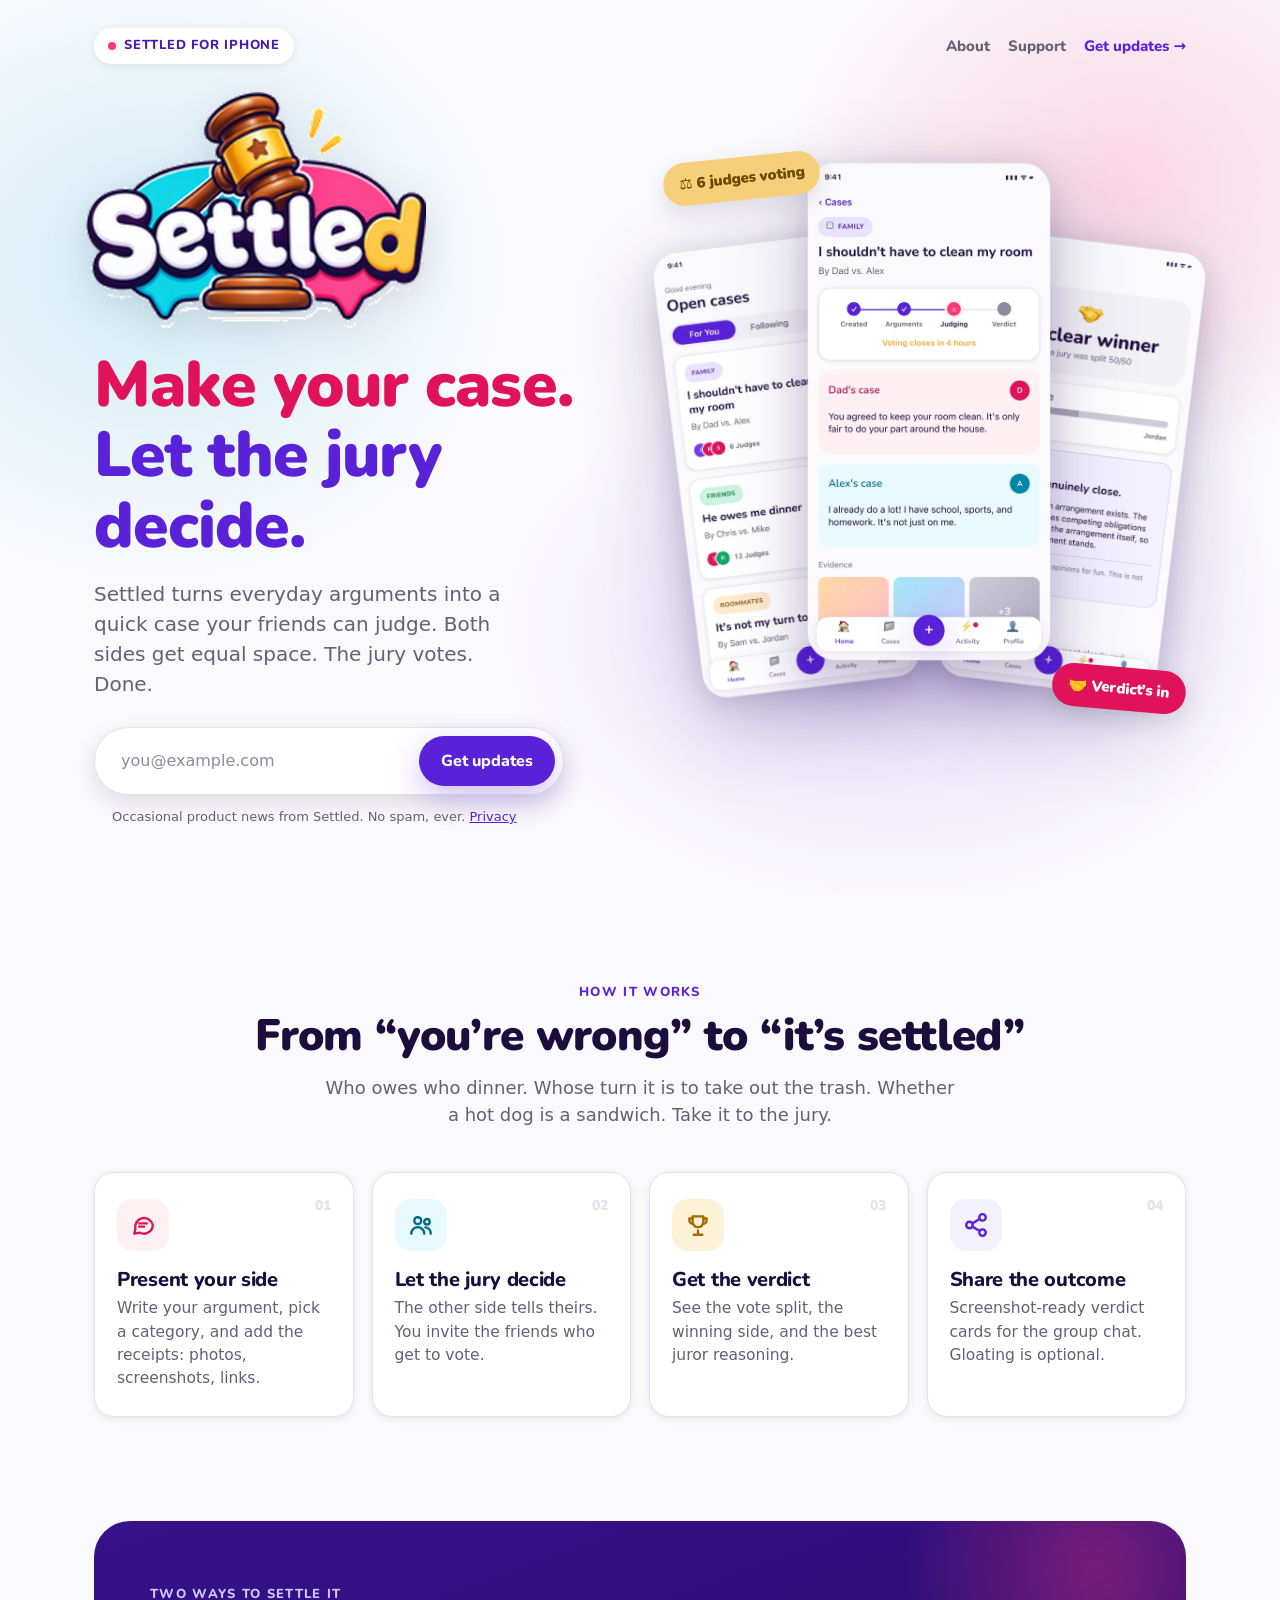
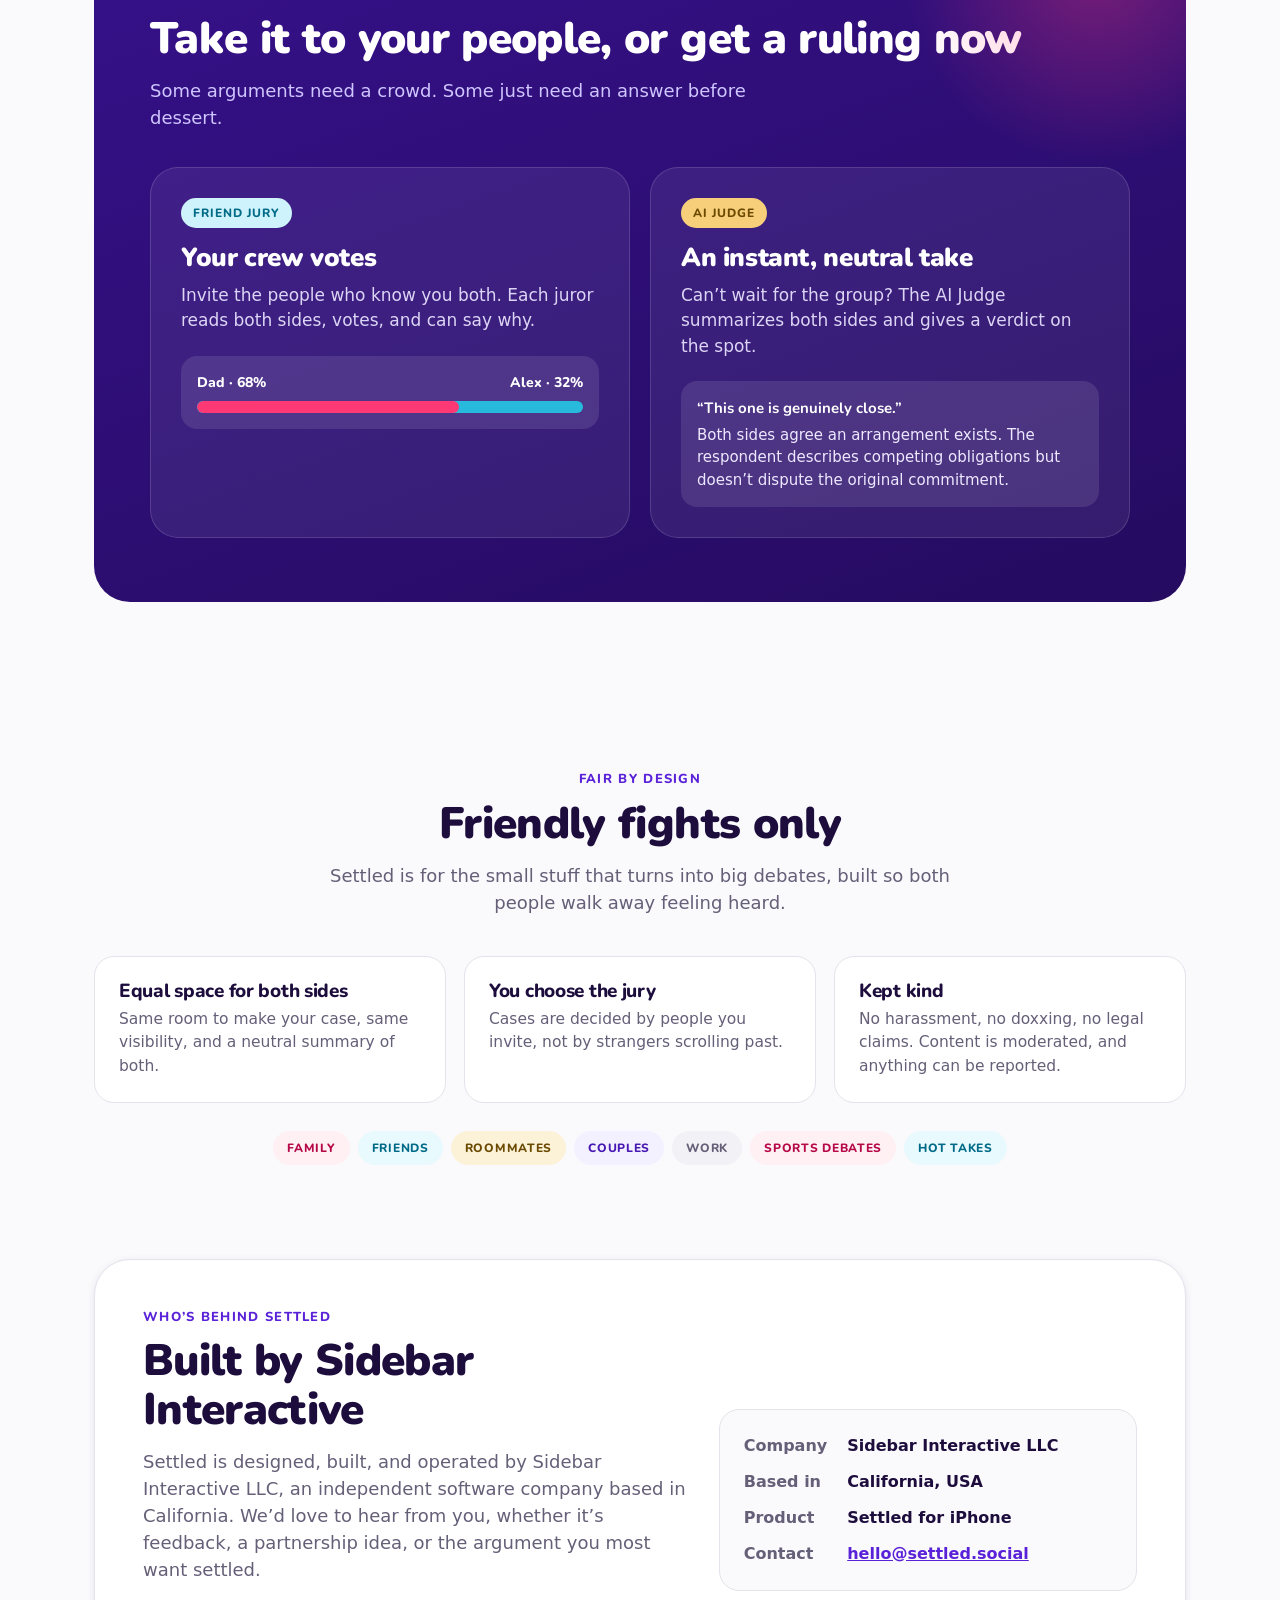
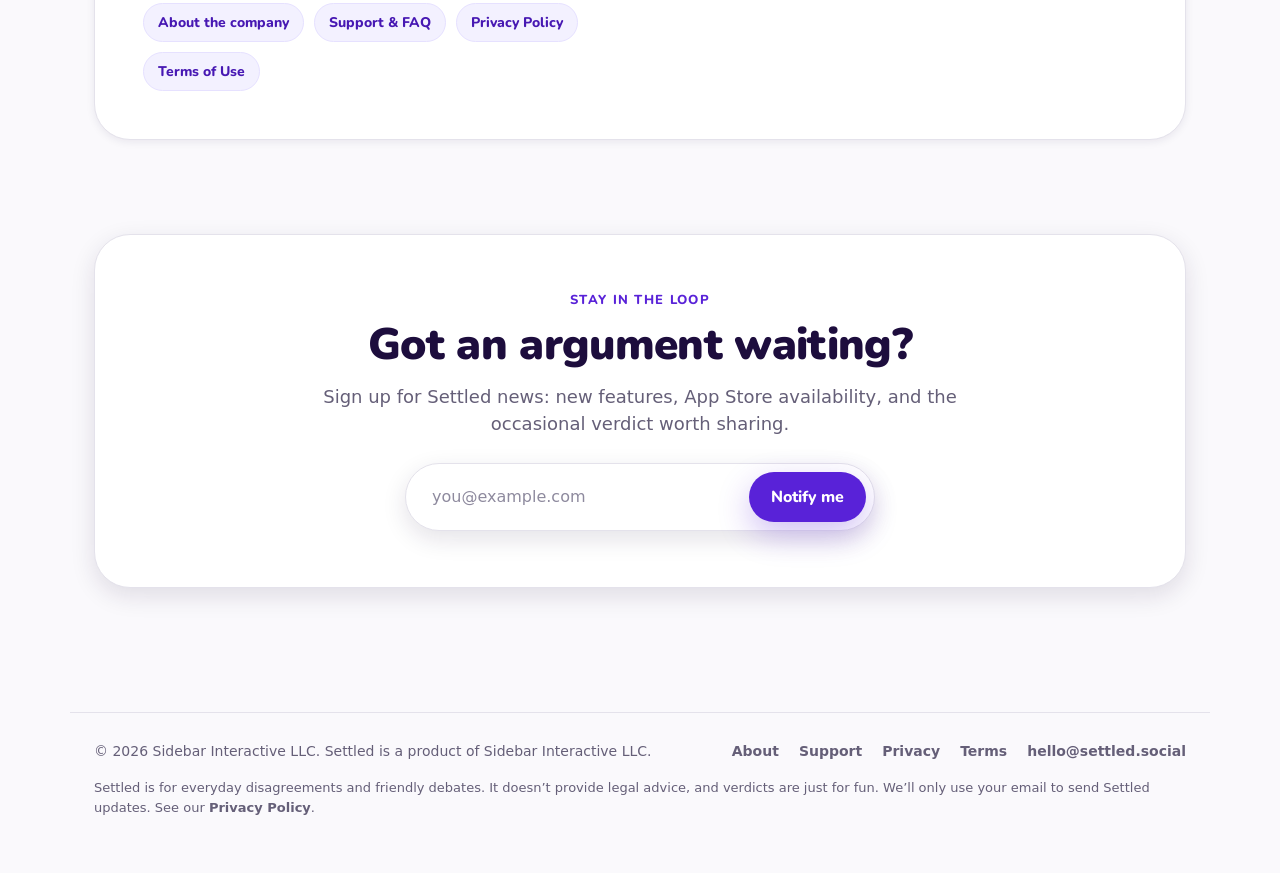
==== commit e9996d1d: "Remove coming-soon and waitlist wording Apple reviewers flag placeholder 'coming soon' sites. Presen" ====
--- a/index.html
+++ b/index.html
@@ -4,20 +4,20 @@
 <meta charset="utf-8">
 <meta name="viewport" content="width=device-width, initial-scale=1">
 <title>Settled — Make your case. Let the jury decide.</title>
-<meta name="description" content="Settled turns everyday arguments into a quick case your friends can judge. Both sides get equal space, the jury votes, and the verdict is in. Coming soon to iPhone from Sidebar Interactive LLC.">
+<meta name="description" content="Settled turns everyday arguments into a quick case your friends can judge. Both sides get equal space, the jury votes, and the verdict is in. An iPhone app from Sidebar Interactive LLC.">
 <link rel="canonical" href="https://settled.social/">
 <meta name="theme-color" content="#5922D8">
 
 <meta property="og:type" content="website">
 <meta property="og:url" content="https://settled.social/">
 <meta property="og:title" content="Settled — Make your case. Let the jury decide.">
-<meta property="og:description" content="Everyday arguments, settled by a jury of your friends. Coming soon to iPhone.">
+<meta property="og:description" content="Everyday arguments, settled by a jury of your friends. An iPhone app from Sidebar Interactive LLC.">
 <meta property="og:image" content="https://settled.social/assets/og-image.png">
 <meta property="og:image:width" content="1200">
 <meta property="og:image:height" content="630">
 <meta name="twitter:card" content="summary_large_image">
 <meta name="twitter:title" content="Settled — Make your case. Let the jury decide.">
-<meta name="twitter:description" content="Everyday arguments, settled by a jury of your friends. Coming soon to iPhone.">
+<meta name="twitter:description" content="Everyday arguments, settled by a jury of your friends. An iPhone app from Sidebar Interactive LLC.">
 <meta name="twitter:image" content="https://settled.social/assets/og-image.png">
 
 <link rel="icon" type="image/svg+xml" href="/assets/favicon.svg">
@@ -86,7 +86,7 @@
 .hero h1 .b{color:var(--violet-600)}
 .lede{font-size:clamp(17px,1.6vw,20px);color:var(--muted);max-width:34ch;margin-bottom:28px}
 
-/* waitlist */
+/* updates signup */
 .signup{display:flex;gap:10px;max-width:470px;background:var(--surface);padding:8px;border-radius:var(--r-full);
   box-shadow:var(--e3);border:1px solid var(--border)}
 .signup input{flex:1;min-width:0;border:0;outline:0;background:transparent;font:inherit;font-size:16px;
@@ -234,11 +234,11 @@
 <header class="hero">
   <div class="wrap">
     <div class="topbar">
-      <span class="pill"><span class="dot" aria-hidden="true"></span>Coming soon to iPhone</span>
+      <span class="pill"><span class="dot" aria-hidden="true"></span>Settled for iPhone</span>
       <nav class="topnav" aria-label="Main">
         <a href="/about/">About</a>
         <a href="/support/">Support</a>
-        <a class="toplink" href="#waitlist">Join the waitlist →</a>
+        <a class="toplink" href="#updates">Get updates →</a>
       </nav>
     </div>
     <div class="hero-grid">
@@ -246,14 +246,14 @@
         <img class="logo" src="/assets/logo.png" width="420" height="292" alt="Settled">
         <h1><span class="a">Make your case.</span><br><span class="b">Let the jury decide.</span></h1>
         <p class="lede">Settled turns everyday arguments into a quick case your friends can judge. Both sides get equal space. The jury votes. Done.</p>
-        <form class="signup js-waitlist" id="waitlist" action="https://formspree.io/f/YOUR_FORM_ID" method="POST" novalidate>
+        <form class="signup js-signup" id="updates" action="https://formspree.io/f/YOUR_FORM_ID" method="POST" novalidate>
           <label for="email1" class="sr" style="position:absolute;left:-9999px">Email address</label>
           <input id="email1" type="email" name="email" placeholder="you@example.com" autocomplete="email" required>
           <input type="hidden" name="source" value="hero">
-          <button class="btn" type="submit">Get early access</button>
+          <button class="btn" type="submit">Get updates</button>
         </form>
         <p class="form-msg" role="status" aria-live="polite"></p>
-        <p class="fineprint">One email when we launch. No spam, ever. <a href="/privacy/">Privacy</a></p>
+        <p class="fineprint">Occasional product news from Settled. No spam, ever. <a href="/privacy/">Privacy</a></p>
       </div>
       <div class="phones" aria-hidden="true">
         <img class="phone p1" src="/assets/screen-home.webp" alt="" width="640" height="1184" loading="eager">
@@ -356,7 +356,7 @@
         <div>
           <p class="eyebrow">Who’s behind Settled</p>
           <h2 class="sec-title">Built by Sidebar Interactive</h2>
-          <p class="sec-lede">Settled is designed, built, and operated by Sidebar Interactive LLC, an independent software company based in California. We’re building the first version of Settled now, and we’d love your feedback along the way.</p>
+          <p class="sec-lede">Settled is designed, built, and operated by Sidebar Interactive LLC, an independent software company based in California. We’d love to hear from you, whether it’s feedback, a partnership idea, or the argument you most want settled.</p>
           <p class="company-links"><a href="/about/">About the company</a><a href="/support/">Support &amp; FAQ</a><a href="/privacy/">Privacy Policy</a><a href="/terms/">Terms of Use</a></p>
         </div>
         <dl class="facts">
@@ -372,10 +372,10 @@
   <section id="join" style="padding-top:10px">
     <div class="wrap">
       <div class="cta center">
-        <p class="eyebrow">Be first in line</p>
+        <p class="eyebrow">Stay in the loop</p>
         <h2 class="sec-title">Got an argument waiting?</h2>
-        <p class="sec-lede">Join the waitlist and we’ll let you know the moment Settled hits the App Store.</p>
-        <form class="signup js-waitlist" action="https://formspree.io/f/YOUR_FORM_ID" method="POST" novalidate>
+        <p class="sec-lede">Sign up for Settled news: new features, App Store availability, and the occasional verdict worth sharing.</p>
+        <form class="signup js-signup" action="https://formspree.io/f/YOUR_FORM_ID" method="POST" novalidate>
           <label for="email2" style="position:absolute;left:-9999px">Email address</label>
           <input id="email2" type="email" name="email" placeholder="you@example.com" autocomplete="email" required>
           <input type="hidden" name="source" value="footer">
@@ -397,14 +397,14 @@
       <a href="/terms/">Terms</a>
       <a href="mailto:hello@settled.social">hello@settled.social</a>
     </nav>
-    <p class="note">Settled is for everyday disagreements and friendly debates. It doesn’t provide legal advice, and verdicts are just for fun. We’ll only use your email to tell you when we launch. See our <a href="/privacy/">Privacy Policy</a>.</p>
+    <p class="note">Settled is for everyday disagreements and friendly debates. It doesn’t provide legal advice, and verdicts are just for fun. We’ll only use your email to send Settled updates. See our <a href="/privacy/">Privacy Policy</a>.</p>
   </div>
 </footer>
 
 <script>
 document.getElementById('yr').textContent = new Date().getFullYear();
 
-document.querySelectorAll('.js-waitlist').forEach(function (form) {
+document.querySelectorAll('.js-signup').forEach(function (form) {
   var msg = form.nextElementSibling;
   var btn = form.querySelector('button');
   var configured = form.action.indexOf('YOUR_FORM_ID') === -1;
@@ -422,8 +422,8 @@
     // Until a form service is connected, fall back to a pre-filled email.
     if (!configured) {
       window.location.href = 'mailto:hello@settled.social?subject=' +
-        encodeURIComponent('Settled waitlist') + '&body=' +
-        encodeURIComponent('Add me to the Settled waitlist: ' + email);
+        encodeURIComponent('Settled updates') + '&body=' +
+        encodeURIComponent('Please send Settled updates to: ' + email);
       return;
     }
     btn.disabled = true;
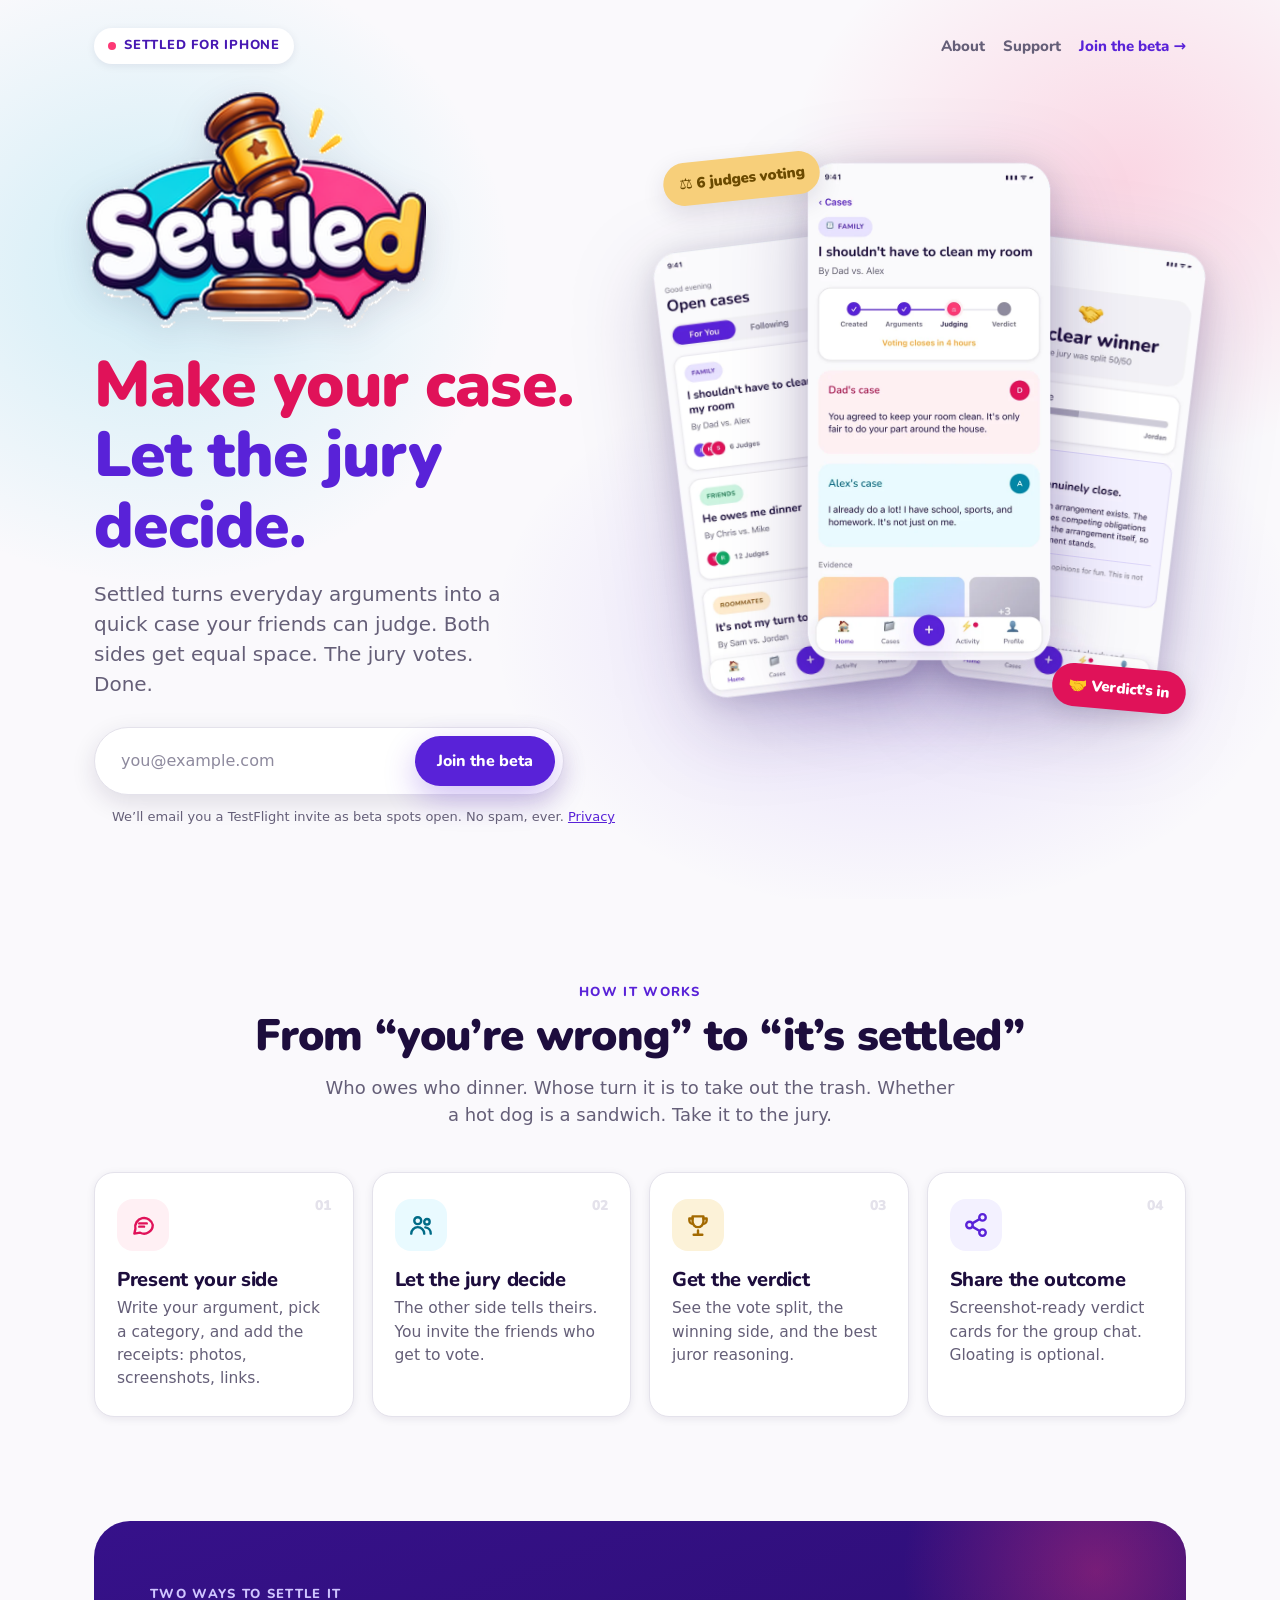
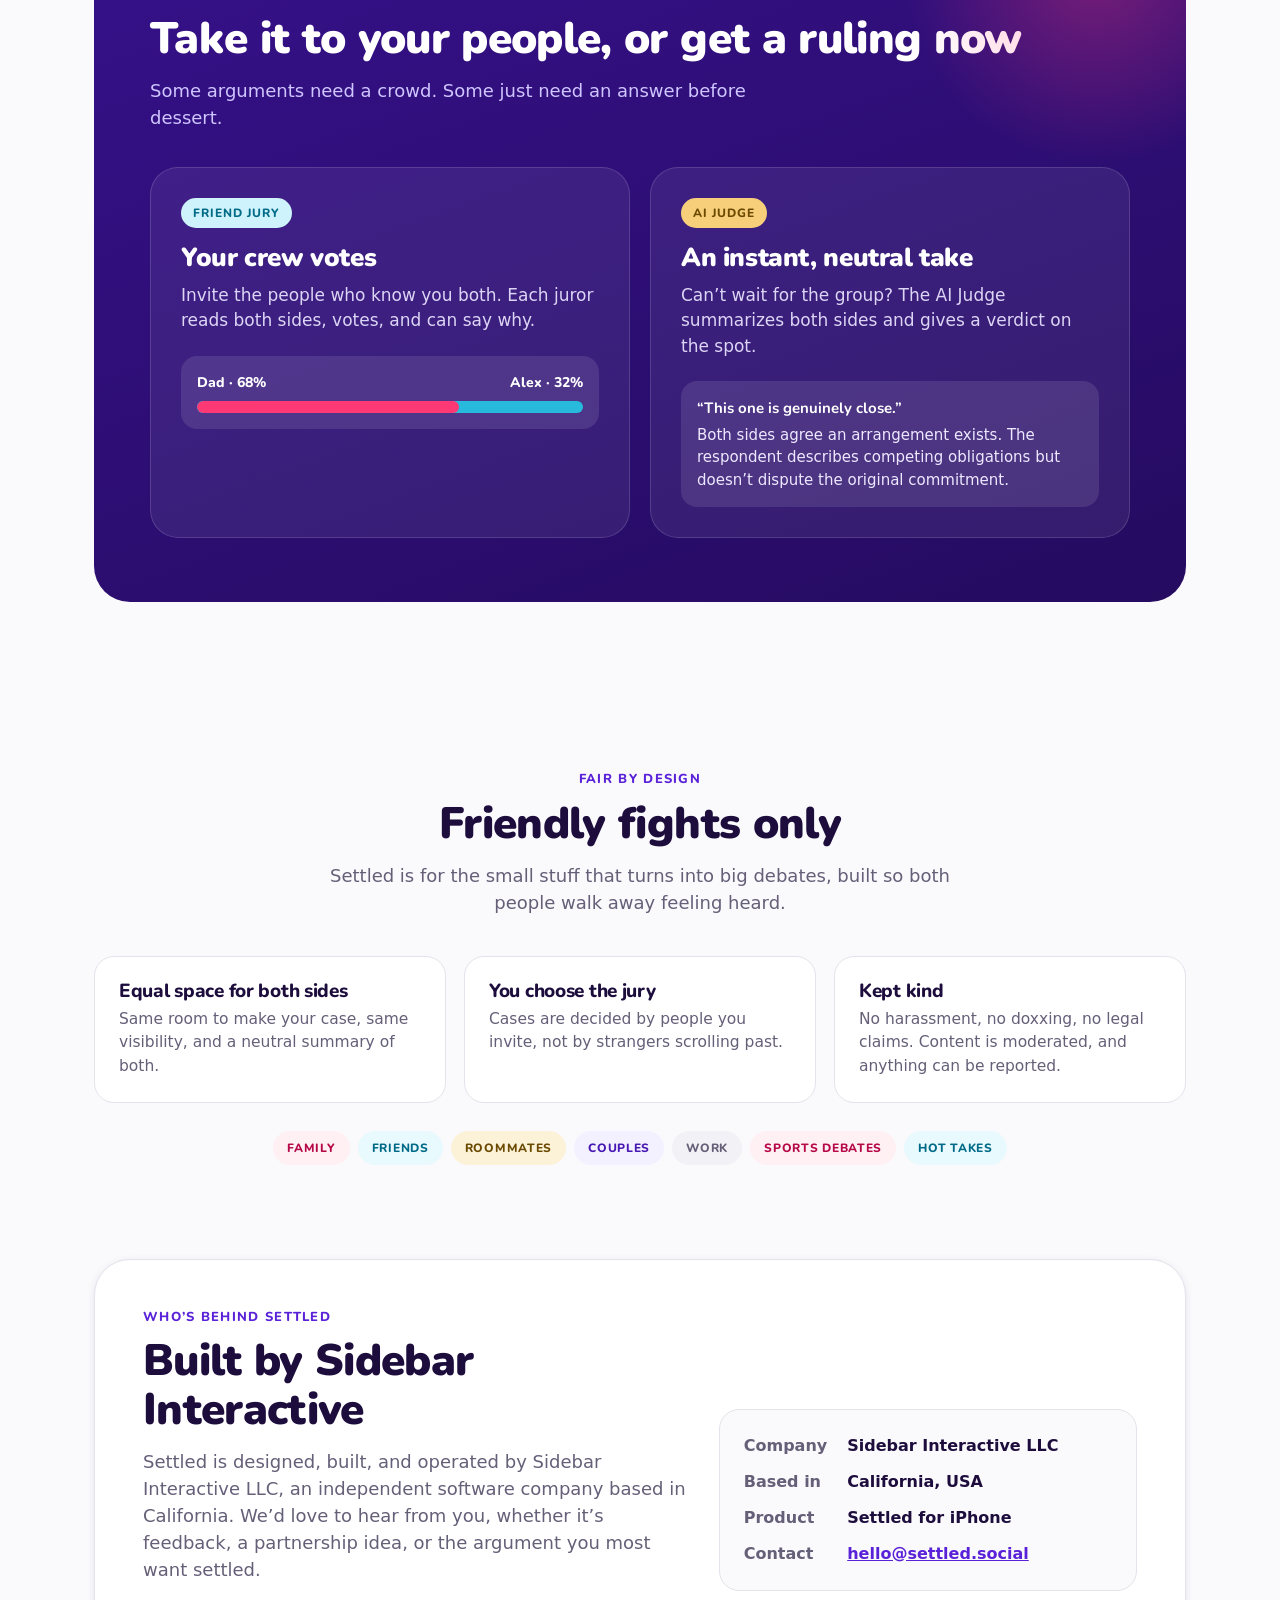
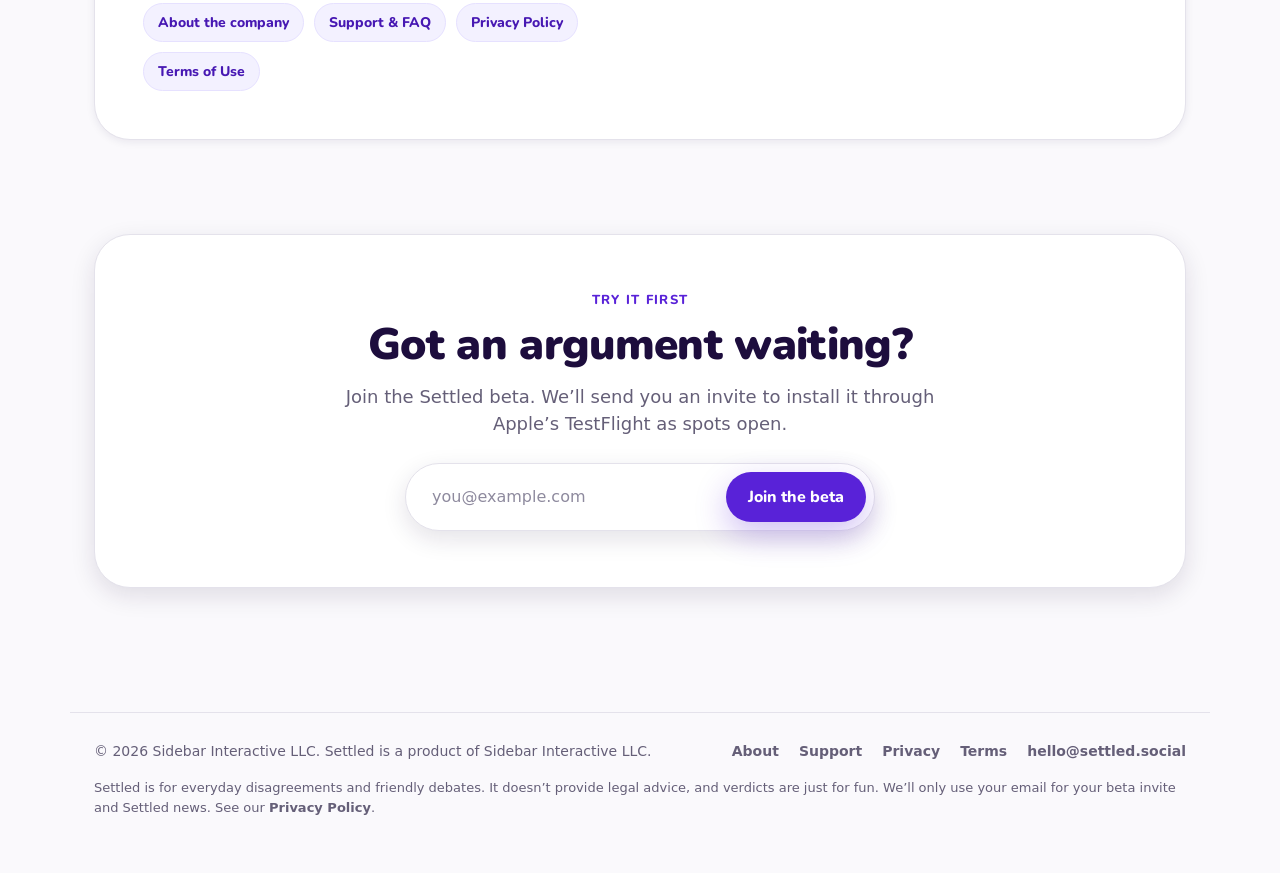
==== commit d26457a2: "Turn the updates form into a beta sign-up that reaches the app The forms posted to a Formspree place" ====
--- a/index.html
+++ b/index.html
@@ -86,12 +86,13 @@
 .hero h1 .b{color:var(--violet-600)}
 .lede{font-size:clamp(17px,1.6vw,20px);color:var(--muted);max-width:34ch;margin-bottom:28px}
 
-/* updates signup */
+/* beta signup */
 .signup{display:flex;gap:10px;max-width:470px;background:var(--surface);padding:8px;border-radius:var(--r-full);
   box-shadow:var(--e3);border:1px solid var(--border)}
 .signup input{flex:1;min-width:0;border:0;outline:0;background:transparent;font:inherit;font-size:16px;
   padding:10px 8px 10px 18px;color:var(--text)}
 .signup input::placeholder{color:#8E8A9E}
+.signup .hp{position:absolute;left:-9999px;width:1px;height:1px;overflow:hidden}
 .btn{font-family:var(--font-display);font-weight:800;font-size:16px;border:0;cursor:pointer;
   border-radius:var(--r-full);padding:14px 22px;background:var(--action);color:var(--on-action);
   box-shadow:var(--e4);transition:transform .15s ease, background .15s ease;white-space:nowrap}
@@ -238,7 +239,7 @@
       <nav class="topnav" aria-label="Main">
         <a href="/about/">About</a>
         <a href="/support/">Support</a>
-        <a class="toplink" href="#updates">Get updates →</a>
+        <a class="toplink" href="#beta">Join the beta →</a>
       </nav>
     </div>
     <div class="hero-grid">
@@ -246,14 +247,15 @@
         <img class="logo" src="/assets/logo.png" width="420" height="292" alt="Settled">
         <h1><span class="a">Make your case.</span><br><span class="b">Let the jury decide.</span></h1>
         <p class="lede">Settled turns everyday arguments into a quick case your friends can judge. Both sides get equal space. The jury votes. Done.</p>
-        <form class="signup js-signup" id="updates" action="https://formspree.io/f/YOUR_FORM_ID" method="POST" novalidate>
+        <form class="signup js-signup" id="beta" action="https://ca-settled-dev-api.gentletree-18117bf7.centralus.azurecontainerapps.io/v1/waitlist" method="POST" novalidate>
           <label for="email1" class="sr" style="position:absolute;left:-9999px">Email address</label>
           <input id="email1" type="email" name="email" placeholder="you@example.com" autocomplete="email" required>
           <input type="hidden" name="source" value="hero">
-          <button class="btn" type="submit">Get updates</button>
+          <input class="hp" type="text" name="website" tabindex="-1" autocomplete="off" aria-hidden="true">
+          <button class="btn" type="submit">Join the beta</button>
         </form>
         <p class="form-msg" role="status" aria-live="polite"></p>
-        <p class="fineprint">Occasional product news from Settled. No spam, ever. <a href="/privacy/">Privacy</a></p>
+        <p class="fineprint">We’ll email you a TestFlight invite as beta spots open. No spam, ever. <a href="/privacy/">Privacy</a></p>
       </div>
       <div class="phones" aria-hidden="true">
         <img class="phone p1" src="/assets/screen-home.webp" alt="" width="640" height="1184" loading="eager">
@@ -372,14 +374,15 @@
   <section id="join" style="padding-top:10px">
     <div class="wrap">
       <div class="cta center">
-        <p class="eyebrow">Stay in the loop</p>
+        <p class="eyebrow">Try it first</p>
         <h2 class="sec-title">Got an argument waiting?</h2>
-        <p class="sec-lede">Sign up for Settled news: new features, App Store availability, and the occasional verdict worth sharing.</p>
-        <form class="signup js-signup" action="https://formspree.io/f/YOUR_FORM_ID" method="POST" novalidate>
+        <p class="sec-lede">Join the Settled beta. We’ll send you an invite to install it through Apple’s TestFlight as spots open.</p>
+        <form class="signup js-signup" action="https://ca-settled-dev-api.gentletree-18117bf7.centralus.azurecontainerapps.io/v1/waitlist" method="POST" novalidate>
           <label for="email2" style="position:absolute;left:-9999px">Email address</label>
           <input id="email2" type="email" name="email" placeholder="you@example.com" autocomplete="email" required>
           <input type="hidden" name="source" value="footer">
-          <button class="btn" type="submit">Notify me</button>
+          <input class="hp" type="text" name="website" tabindex="-1" autocomplete="off" aria-hidden="true">
+          <button class="btn" type="submit">Join the beta</button>
         </form>
         <p class="form-msg" role="status" aria-live="polite"></p>
       </div>
@@ -397,7 +400,7 @@
       <a href="/terms/">Terms</a>
       <a href="mailto:hello@settled.social">hello@settled.social</a>
     </nav>
-    <p class="note">Settled is for everyday disagreements and friendly debates. It doesn’t provide legal advice, and verdicts are just for fun. We’ll only use your email to send Settled updates. See our <a href="/privacy/">Privacy Policy</a>.</p>
+    <p class="note">Settled is for everyday disagreements and friendly debates. It doesn’t provide legal advice, and verdicts are just for fun. We’ll only use your email for your beta invite and Settled news. See our <a href="/privacy/">Privacy Policy</a>.</p>
   </div>
 </footer>
 
@@ -407,7 +410,6 @@
 document.querySelectorAll('.js-signup').forEach(function (form) {
   var msg = form.nextElementSibling;
   var btn = form.querySelector('button');
-  var configured = form.action.indexOf('YOUR_FORM_ID') === -1;
 
   form.addEventListener('submit', function (e) {
     e.preventDefault();
@@ -419,29 +421,33 @@
       form.email.focus();
       return;
     }
-    // Until a form service is connected, fall back to a pre-filled email.
-    if (!configured) {
-      window.location.href = 'mailto:hello@settled.social?subject=' +
-        encodeURIComponent('Settled updates') + '&body=' +
-        encodeURIComponent('Please send Settled updates to: ' + email);
-      return;
-    }
     btn.disabled = true;
     var label = btn.textContent;
     btn.textContent = 'Joining…';
+    // The API can take half a minute to wake up, so wait that long.
+    var controller = new AbortController();
+    var timer = setTimeout(function () { controller.abort(); }, 45000);
     fetch(form.action, {
       method: 'POST',
-      body: new FormData(form),
-      headers: { 'Accept': 'application/json' }
+      headers: { 'Accept': 'application/json', 'Content-Type': 'application/json' },
+      body: JSON.stringify({ email: email, source: form.source.value, website: form.website.value }),
+      signal: controller.signal
     }).then(function (r) {
-      if (!r.ok) throw new Error();
+      if (r.ok) return;
+      // The API's errors are { code, message }, and message is written for people.
+      return r.json().catch(function () { return {}; }).then(function (body) {
+        throw new Error(body.message || '');
+      });
+    }).then(function () {
       form.reset();
-      msg.textContent = 'You’re on the list. Case closed. 🎉';
+      msg.textContent = 'You’re on the list. Watch your inbox for a TestFlight invite. 🎉';
       msg.classList.add('ok');
-    }).catch(function () {
-      msg.textContent = 'Something went wrong. Try again, or email hello@settled.social.';
+    }).catch(function (err) {
+      msg.textContent = (err && err.name !== 'AbortError' && err.message) ||
+        'Something went wrong. Try again, or email hello@settled.social.';
       msg.classList.add('err');
     }).finally(function () {
+      clearTimeout(timer);
       btn.disabled = false;
       btn.textContent = label;
     });
